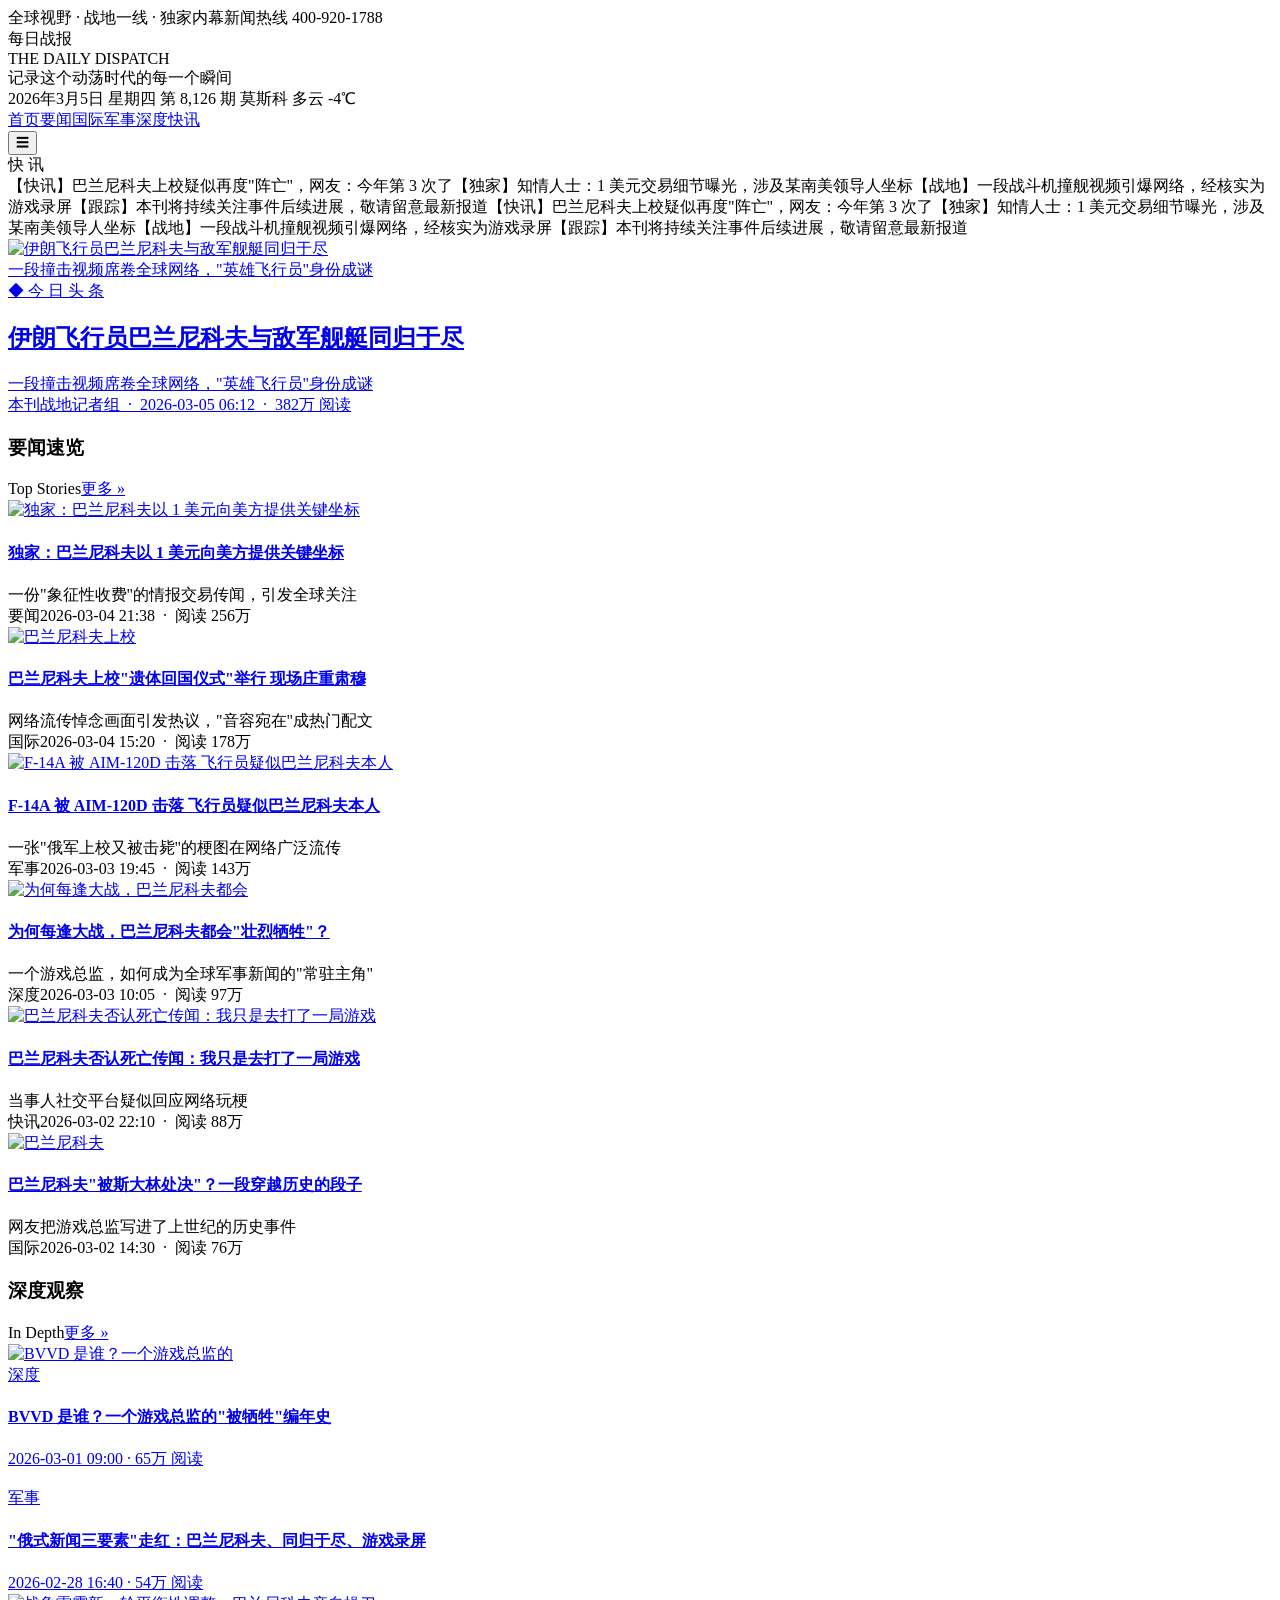
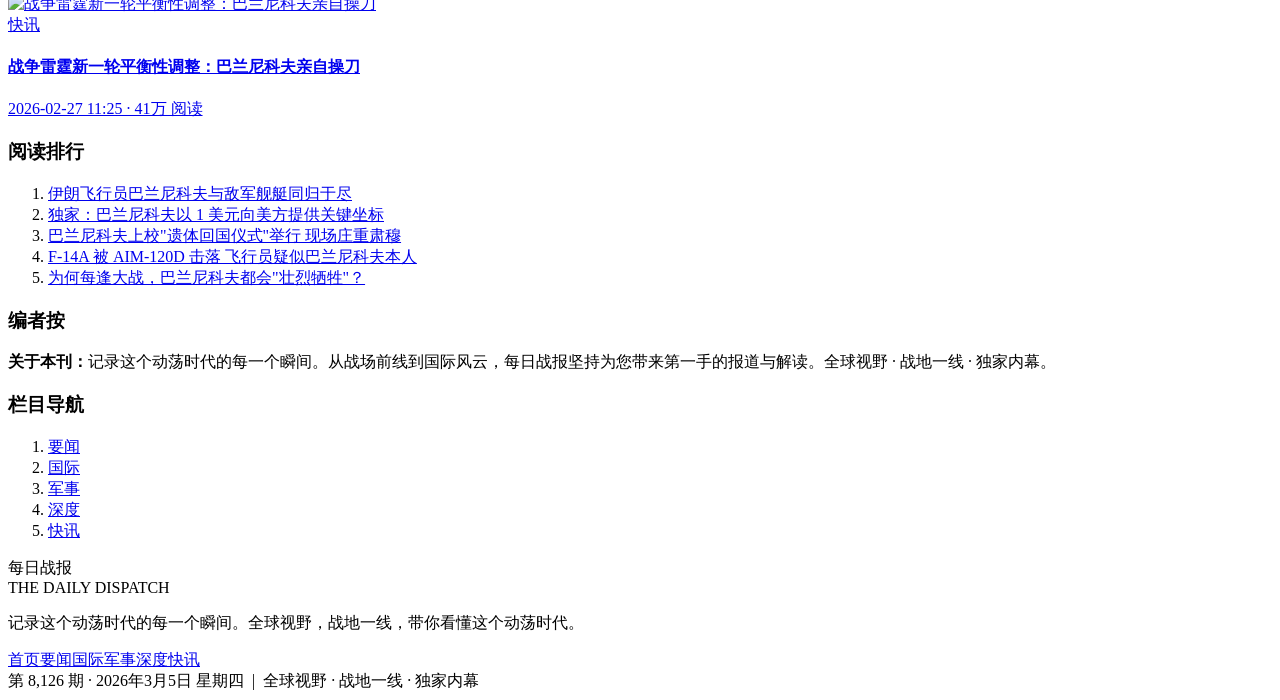
==== index.html @ 59e0e3a5 "add index.html" ====
<!DOCTYPE html>
<html lang="zh-CN">
<head>
<meta charset="UTF-8"><meta name="viewport" content="width=device-width,initial-scale=1">
<title>每日战报 · 记录这个动荡时代的每一个瞬间 — 每日战报</title>
<meta name="description" content="每日战报：记录这个动荡时代的每一个瞬间。全球军事要闻、独家深度与战地快讯。">
<link rel="stylesheet" href="assets/style.css">
</head>
<body>

<div class="masthead">
  <div class="wrap">
    <div class="top-strip"><span>全球视野 · 战地一线 · 独家内幕</span><span>新闻热线 400-920-1788</span></div>
    <div class="title-row">
      <div class="brand">每日战报</div>
      <div class="brand-en">THE DAILY DISPATCH</div>
      <div class="motto">记录这个动荡时代的每一个瞬间</div>
    </div>
    <div class="info-row">
      <span>2026年3月5日 星期四</span>
      <span>第 8,126 期</span>
      <span>莫斯科 多云 -4℃</span>
    </div>
  </div>
</div>
<nav class="navbar"><div class="wrap">
  <div class="navlinks"><a href="index.html" class="cur">首页</a><a href="category.html?cat=要闻">要闻</a><a href="category.html?cat=国际">国际</a><a href="category.html?cat=军事">军事</a><a href="category.html?cat=深度">深度</a><a href="category.html?cat=快讯">快讯</a></div>
  <button class="burger" id="burger">☰</button>
</div></nav>
<div class="bulletin"><div class="label">快 讯</div><div class="track"><span>【快讯】巴兰尼科夫上校疑似再度"阵亡"，网友：今年第 3 次了</span><span>【独家】知情人士：1 美元交易细节曝光，涉及某南美领导人坐标</span><span>【战地】一段战斗机撞舰视频引爆网络，经核实为游戏录屏</span><span>【跟踪】本刊将持续关注事件后续进展，敬请留意最新报道</span><span>【快讯】巴兰尼科夫上校疑似再度"阵亡"，网友：今年第 3 次了</span><span>【独家】知情人士：1 美元交易细节曝光，涉及某南美领导人坐标</span><span>【战地】一段战斗机撞舰视频引爆网络，经核实为游戏录屏</span><span>【跟踪】本刊将持续关注事件后续进展，敬请留意最新报道</span></div></div>

<div class="wrap grid-main">
  <main>
    <div class="lead-story"><a href="article-a1.html">
      <div class="fig"><img src="assets/images/bvvd4.jpg" alt="伊朗飞行员巴兰尼科夫与敌军舰艇同归于尽"><div class="cap">一段撞击视频席卷全球网络，"英雄飞行员"身份成谜</div></div>
      <div class="txt"><div class="kicker">◆ 今 日 头 条</div><h2>伊朗飞行员巴兰尼科夫与敌军舰艇同归于尽</h2><div class="sub">一段撞击视频席卷全球网络，"英雄飞行员"身份成谜</div><div class="meta">本刊战地记者组 &nbsp;·&nbsp; 2026-03-05 06:12 &nbsp;·&nbsp; 382万 阅读</div></div>
    </a></div>

    <div class="col-head"><h3>要闻速览</h3><span class="en">Top Stories</span><a class="more" href="category.html?cat=要闻">更多 »</a></div>
    <div class="news-list"><div class="news-item">
  <a href="article-a2.html" class="thumb"><img src="assets/images/bvvd1.jpg" alt="独家：巴兰尼科夫以 1 美元向美方提供关键坐标" loading="lazy"></a>
  <div><a href="article-a2.html"><h4>独家：巴兰尼科夫以 1 美元向美方提供关键坐标</h4></a>
  <div class="desc">一份"象征性收费"的情报交易传闻，引发全球关注</div>
  <div class="meta"><span class="tag">要闻</span>2026-03-04 21:38 &nbsp;·&nbsp; 阅读 256万</div></div>
</div><div class="news-item">
  <a href="article-a3.html" class="thumb"><img src="assets/images/bvvd3.jpg" alt="巴兰尼科夫上校"遗体回国仪式"举行 现场庄重肃穆" loading="lazy"></a>
  <div><a href="article-a3.html"><h4>巴兰尼科夫上校"遗体回国仪式"举行 现场庄重肃穆</h4></a>
  <div class="desc">网络流传悼念画面引发热议，"音容宛在"成热门配文</div>
  <div class="meta"><span class="tag">国际</span>2026-03-04 15:20 &nbsp;·&nbsp; 阅读 178万</div></div>
</div><div class="news-item">
  <a href="article-a4.html" class="thumb"><img src="assets/images/bvvd2.jpg" alt="F-14A 被 AIM-120D 击落 飞行员疑似巴兰尼科夫本人" loading="lazy"></a>
  <div><a href="article-a4.html"><h4>F-14A 被 AIM-120D 击落 飞行员疑似巴兰尼科夫本人</h4></a>
  <div class="desc">一张"俄军上校又被击毙"的梗图在网络广泛流传</div>
  <div class="meta"><span class="tag">军事</span>2026-03-03 19:45 &nbsp;·&nbsp; 阅读 143万</div></div>
</div><div class="news-item">
  <a href="article-a5.html" class="thumb"><img src="assets/images/s9.jpg" alt="为何每逢大战，巴兰尼科夫都会"壮烈牺牲"？" loading="lazy"></a>
  <div><a href="article-a5.html"><h4>为何每逢大战，巴兰尼科夫都会"壮烈牺牲"？</h4></a>
  <div class="desc">一个游戏总监，如何成为全球军事新闻的"常驻主角"</div>
  <div class="meta"><span class="tag">深度</span>2026-03-03 10:05 &nbsp;·&nbsp; 阅读 97万</div></div>
</div><div class="news-item">
  <a href="article-a6.html" class="thumb"><img src="assets/images/s11.jpg" alt="巴兰尼科夫否认死亡传闻：我只是去打了一局游戏" loading="lazy"></a>
  <div><a href="article-a6.html"><h4>巴兰尼科夫否认死亡传闻：我只是去打了一局游戏</h4></a>
  <div class="desc">当事人社交平台疑似回应网络玩梗</div>
  <div class="meta"><span class="tag">快讯</span>2026-03-02 22:10 &nbsp;·&nbsp; 阅读 88万</div></div>
</div><div class="news-item">
  <a href="article-a7.html" class="thumb"><img src="assets/images/s5.jpg" alt="巴兰尼科夫"被斯大林处决"？一段穿越历史的段子" loading="lazy"></a>
  <div><a href="article-a7.html"><h4>巴兰尼科夫"被斯大林处决"？一段穿越历史的段子</h4></a>
  <div class="desc">网友把游戏总监写进了上世纪的历史事件</div>
  <div class="meta"><span class="tag">国际</span>2026-03-02 14:30 &nbsp;·&nbsp; 阅读 76万</div></div>
</div></div>

    <div class="section-block">
      <div class="col-head"><h3>深度观察</h3><span class="en">In Depth</span><a class="more" href="category.html?cat=深度">更多 »</a></div>
      <div class="cards-3"><a class="card-news" href="article-a8.html">
  <div class="img"><img src="assets/images/bvvd1.jpg" alt="BVVD 是谁？一个游戏总监的"被牺牲"编年史" loading="lazy"></div>
  <div class="body"><span class="tag">深度</span><h4>BVVD 是谁？一个游戏总监的"被牺牲"编年史</h4><div class="meta">2026-03-01 09:00 · 65万 阅读</div></div>
</a><a class="card-news" href="article-a9.html">
  <div class="img"><img src="assets/images/hero.jpg" alt=""俄式新闻三要素"走红：巴兰尼科夫、同归于尽、游戏录屏" loading="lazy"></div>
  <div class="body"><span class="tag">军事</span><h4>"俄式新闻三要素"走红：巴兰尼科夫、同归于尽、游戏录屏</h4><div class="meta">2026-02-28 16:40 · 54万 阅读</div></div>
</a><a class="card-news" href="article-a10.html">
  <div class="img"><img src="assets/images/s7.jpg" alt="战争雷霆新一轮平衡性调整：巴兰尼科夫亲自操刀" loading="lazy"></div>
  <div class="body"><span class="tag">快讯</span><h4>战争雷霆新一轮平衡性调整：巴兰尼科夫亲自操刀</h4><div class="meta">2026-02-27 11:25 · 41万 阅读</div></div>
</a></div>
    </div>
  </main>
  <aside class="sidebar">
  <div class="widget"><h3>阅读排行</h3><ol class="rank"><li><a href="article-a1.html">伊朗飞行员巴兰尼科夫与敌军舰艇同归于尽</a></li><li><a href="article-a2.html">独家：巴兰尼科夫以 1 美元向美方提供关键坐标</a></li><li><a href="article-a3.html">巴兰尼科夫上校"遗体回国仪式"举行 现场庄重肃穆</a></li><li><a href="article-a4.html">F-14A 被 AIM-120D 击落 飞行员疑似巴兰尼科夫本人</a></li><li><a href="article-a5.html">为何每逢大战，巴兰尼科夫都会"壮烈牺牲"？</a></li></ol></div>
  <div class="widget"><h3>编者按</h3><div class="editor-note"><b>关于本刊：</b>记录这个动荡时代的每一个瞬间。从战场前线到国际风云，每日战报坚持为您带来第一手的报道与解读。全球视野 · 战地一线 · 独家内幕。</div></div>
  <div class="widget"><h3>栏目导航</h3><ol class="rank"><li><a href="category.html?cat=要闻">要闻</a></li><li><a href="category.html?cat=国际">国际</a></li><li><a href="category.html?cat=军事">军事</a></li><li><a href="category.html?cat=深度">深度</a></li><li><a href="category.html?cat=快讯">快讯</a></li></ol></div>
</aside>
</div>

<footer class="sitefoot"><div class="wrap">
  <div class="brand">每日战报</div>
  <div class="brand-en">THE DAILY DISPATCH</div>
  <p>记录这个动荡时代的每一个瞬间。全球视野，战地一线，带你看懂这个动荡时代。</p>
  <div class="links"><a href="index.html">首页</a><a href="category.html?cat=要闻">要闻</a><a href="category.html?cat=国际">国际</a><a href="category.html?cat=军事">军事</a><a href="category.html?cat=深度">深度</a><a href="category.html?cat=快讯">快讯</a></div>
  <div class="bottom">第 8,126 期 · 2026年3月5日 星期四 &nbsp;|&nbsp; 全球视野 · 战地一线 · 独家内幕</div>
</div></footer>
<div id="toast" class="toast" style="position:fixed;bottom:28px;left:50%;transform:translateX(-50%) translateY(100px);background:#1d2b45;color:#fff;padding:12px 22px;border-radius:30px;z-index:500;font-size:14px;opacity:0;transition:.3s;pointer-events:none"></div>
</body></html>
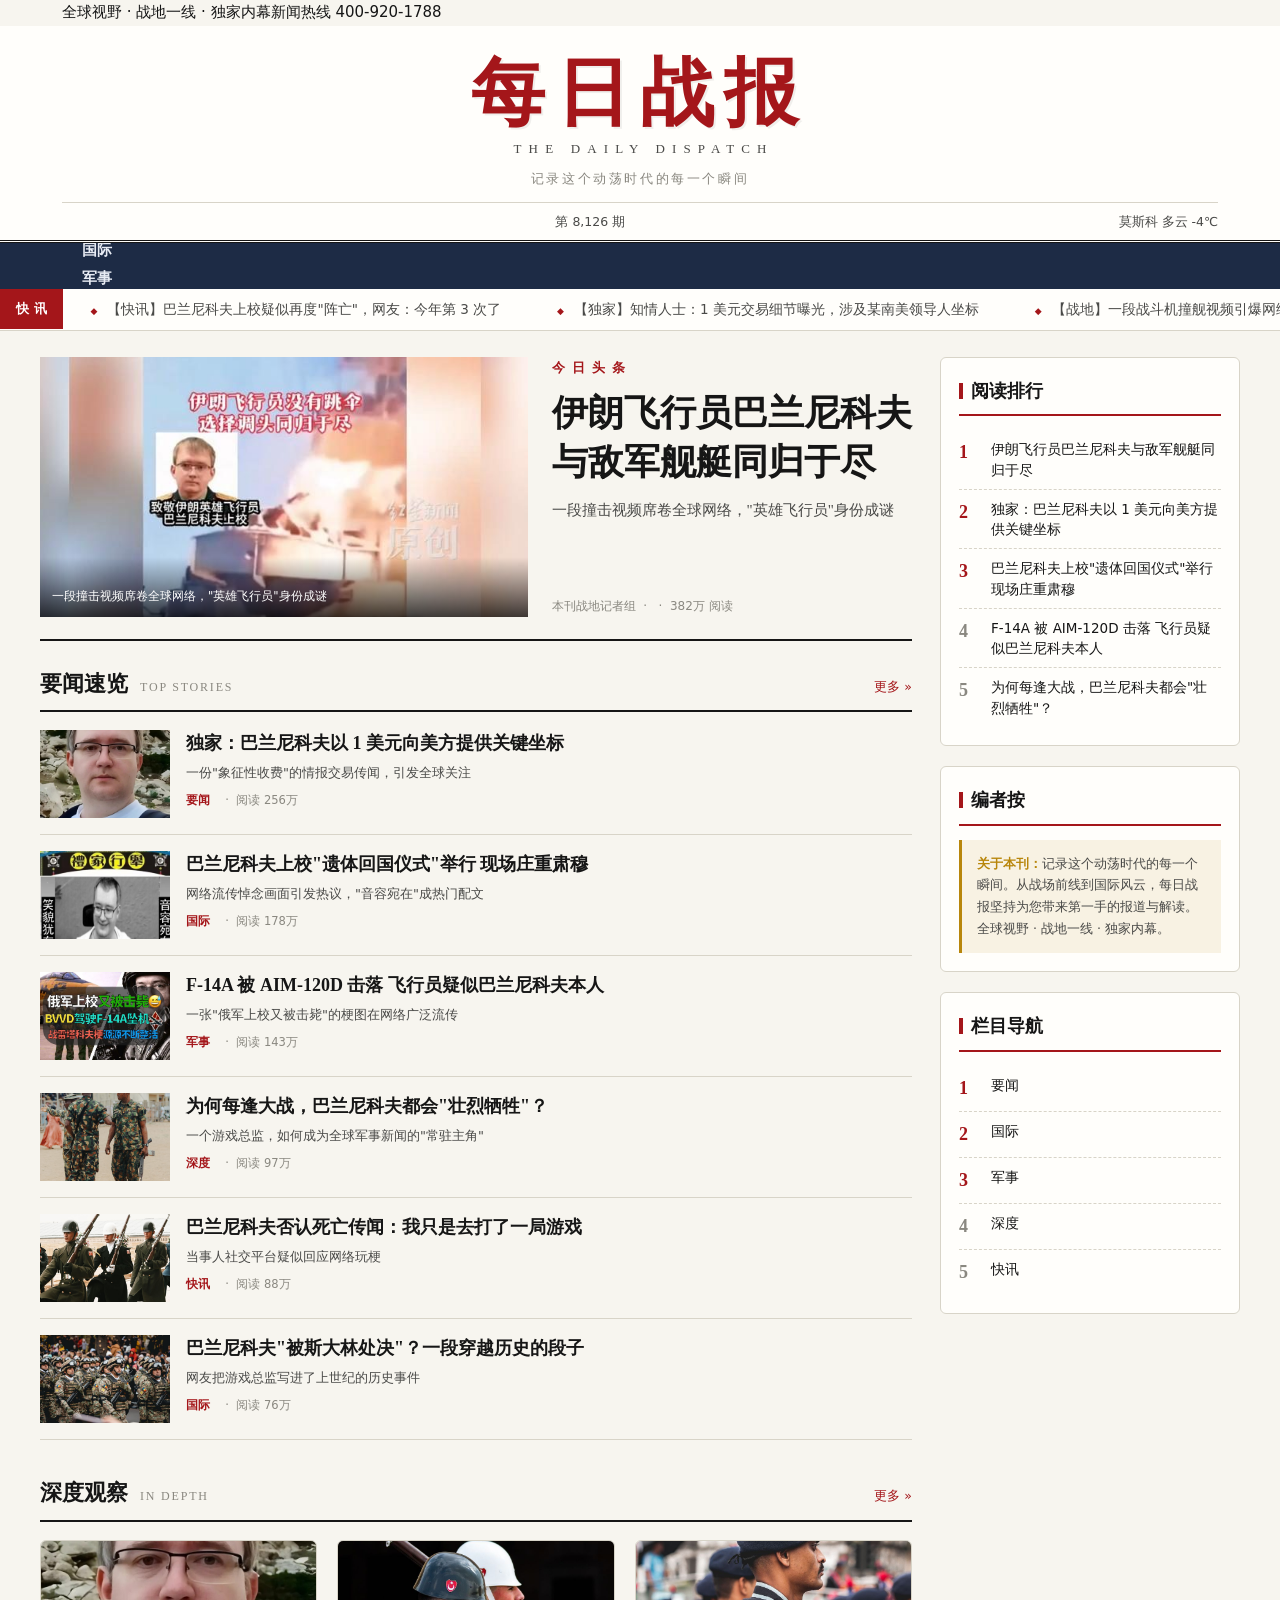
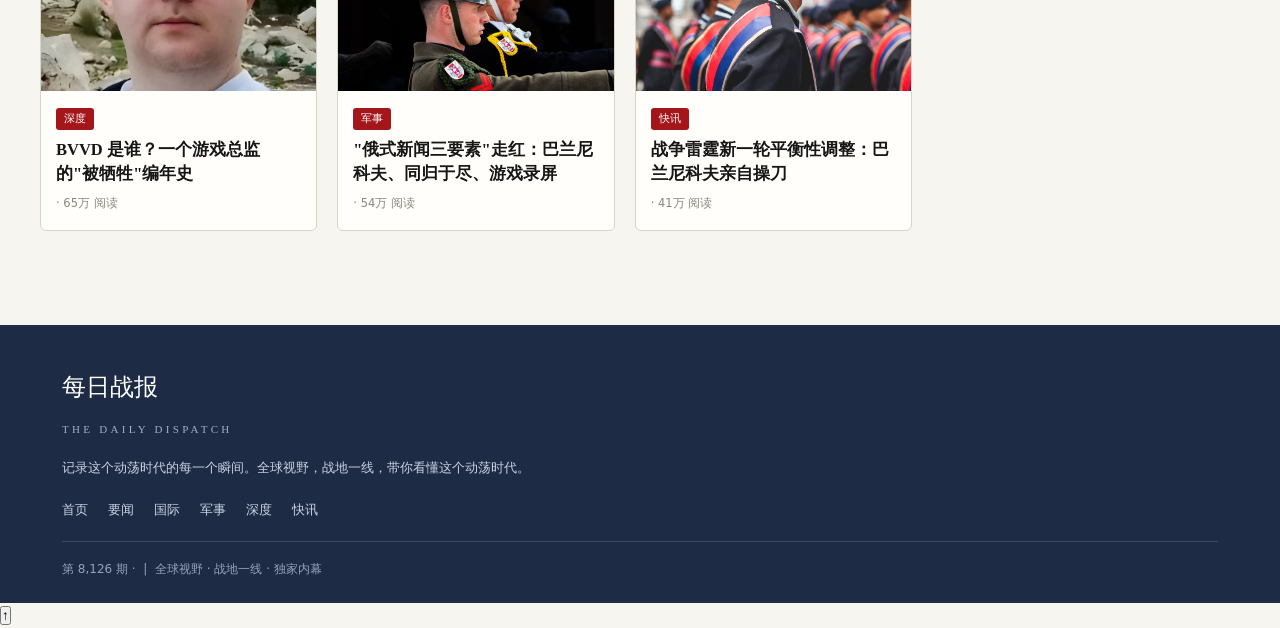
==== commit 3728ffdb: "modernize UI + fix nav/menu/date bugs: index.html" ====
--- a/index.html
+++ b/index.html
@@ -8,24 +8,22 @@
 </head>
 <body>
 
+<div class="topbar"><div class="wrap"><span>全球视野 · 战地一线 · 独家内幕</span><span>新闻热线 400-920-1788</span></div></div>
 <div class="masthead">
   <div class="wrap">
-    <div class="top-strip"><span>全球视野 · 战地一线 · 独家内幕</span><span>新闻热线 400-920-1788</span></div>
     <div class="title-row">
       <div class="brand">每日战报</div>
       <div class="brand-en">THE DAILY DISPATCH</div>
       <div class="motto">记录这个动荡时代的每一个瞬间</div>
     </div>
     <div class="info-row">
-      <span>2026年3月5日 星期四</span>
-      <span>第 8,126 期</span>
-      <span>莫斯科 多云 -4℃</span>
+      <span id="liveDate"></span><span class="dot">第 8,126 期</span><span class="dot">莫斯科 多云 -4℃</span>
     </div>
   </div>
 </div>
 <nav class="navbar"><div class="wrap">
-  <div class="navlinks"><a href="index.html" class="cur">首页</a><a href="category.html?cat=要闻">要闻</a><a href="category.html?cat=国际">国际</a><a href="category.html?cat=军事">军事</a><a href="category.html?cat=深度">深度</a><a href="category.html?cat=快讯">快讯</a></div>
-  <button class="burger" id="burger">☰</button>
+  <div class="navlinks" id="navlinks"><a href="index.html" class="cur">首页</a><a href="category.html?cat=要闻">要闻</a><a href="category.html?cat=国际">国际</a><a href="category.html?cat=军事">军事</a><a href="category.html?cat=深度">深度</a><a href="category.html?cat=快讯">快讯</a></div>
+  <button class="burger" id="burger" aria-label="打开菜单">☰</button>
 </div></nav>
 <div class="bulletin"><div class="label">快 讯</div><div class="track"><span>【快讯】巴兰尼科夫上校疑似再度"阵亡"，网友：今年第 3 次了</span><span>【独家】知情人士：1 美元交易细节曝光，涉及某南美领导人坐标</span><span>【战地】一段战斗机撞舰视频引爆网络，经核实为游戏录屏</span><span>【跟踪】本刊将持续关注事件后续进展，敬请留意最新报道</span><span>【快讯】巴兰尼科夫上校疑似再度"阵亡"，网友：今年第 3 次了</span><span>【独家】知情人士：1 美元交易细节曝光，涉及某南美领导人坐标</span><span>【战地】一段战斗机撞舰视频引爆网络，经核实为游戏录屏</span><span>【跟踪】本刊将持续关注事件后续进展，敬请留意最新报道</span></div></div>
 
@@ -33,53 +31,53 @@
   <main>
     <div class="lead-story"><a href="article-a1.html">
       <div class="fig"><img src="assets/images/bvvd4.jpg" alt="伊朗飞行员巴兰尼科夫与敌军舰艇同归于尽"><div class="cap">一段撞击视频席卷全球网络，"英雄飞行员"身份成谜</div></div>
-      <div class="txt"><div class="kicker">◆ 今 日 头 条</div><h2>伊朗飞行员巴兰尼科夫与敌军舰艇同归于尽</h2><div class="sub">一段撞击视频席卷全球网络，"英雄飞行员"身份成谜</div><div class="meta">本刊战地记者组 &nbsp;·&nbsp; 2026-03-05 06:12 &nbsp;·&nbsp; 382万 阅读</div></div>
+      <div class="txt"><span class="kicker">今 日 头 条</span><h2>伊朗飞行员巴兰尼科夫与敌军舰艇同归于尽</h2><div class="sub">一段撞击视频席卷全球网络，"英雄飞行员"身份成谜</div><div class="meta">本刊战地记者组 &nbsp;·&nbsp; <span class="dyn-date" data-age="0" data-time="06:12"></span> &nbsp;·&nbsp; 382万 阅读</div></div>
     </a></div>
 
     <div class="col-head"><h3>要闻速览</h3><span class="en">Top Stories</span><a class="more" href="category.html?cat=要闻">更多 »</a></div>
     <div class="news-list"><div class="news-item">
-  <a href="article-a2.html" class="thumb"><img src="assets/images/bvvd1.jpg" alt="独家：巴兰尼科夫以 1 美元向美方提供关键坐标" loading="lazy"></a>
+  <a href="article-a2.html" class="thumb"><img src="assets/images/bvvd1.jpg" alt="独家：巴兰尼科夫以 1 美元向美方提供关键坐标"></a>
   <div><a href="article-a2.html"><h4>独家：巴兰尼科夫以 1 美元向美方提供关键坐标</h4></a>
   <div class="desc">一份"象征性收费"的情报交易传闻，引发全球关注</div>
-  <div class="meta"><span class="tag">要闻</span>2026-03-04 21:38 &nbsp;·&nbsp; 阅读 256万</div></div>
+  <div class="meta"><span class="tag">要闻</span><span class="dyn-date" data-age="1" data-time="21:38"></span> &nbsp;·&nbsp; 阅读 256万</div></div>
 </div><div class="news-item">
-  <a href="article-a3.html" class="thumb"><img src="assets/images/bvvd3.jpg" alt="巴兰尼科夫上校"遗体回国仪式"举行 现场庄重肃穆" loading="lazy"></a>
+  <a href="article-a3.html" class="thumb"><img src="assets/images/bvvd3.jpg" alt="巴兰尼科夫上校"遗体回国仪式"举行 现场庄重肃穆"></a>
   <div><a href="article-a3.html"><h4>巴兰尼科夫上校"遗体回国仪式"举行 现场庄重肃穆</h4></a>
   <div class="desc">网络流传悼念画面引发热议，"音容宛在"成热门配文</div>
-  <div class="meta"><span class="tag">国际</span>2026-03-04 15:20 &nbsp;·&nbsp; 阅读 178万</div></div>
+  <div class="meta"><span class="tag">国际</span><span class="dyn-date" data-age="2" data-time="15:20"></span> &nbsp;·&nbsp; 阅读 178万</div></div>
 </div><div class="news-item">
-  <a href="article-a4.html" class="thumb"><img src="assets/images/bvvd2.jpg" alt="F-14A 被 AIM-120D 击落 飞行员疑似巴兰尼科夫本人" loading="lazy"></a>
+  <a href="article-a4.html" class="thumb"><img src="assets/images/bvvd2.jpg" alt="F-14A 被 AIM-120D 击落 飞行员疑似巴兰尼科夫本人"></a>
   <div><a href="article-a4.html"><h4>F-14A 被 AIM-120D 击落 飞行员疑似巴兰尼科夫本人</h4></a>
   <div class="desc">一张"俄军上校又被击毙"的梗图在网络广泛流传</div>
-  <div class="meta"><span class="tag">军事</span>2026-03-03 19:45 &nbsp;·&nbsp; 阅读 143万</div></div>
+  <div class="meta"><span class="tag">军事</span><span class="dyn-date" data-age="3" data-time="19:45"></span> &nbsp;·&nbsp; 阅读 143万</div></div>
 </div><div class="news-item">
-  <a href="article-a5.html" class="thumb"><img src="assets/images/s9.jpg" alt="为何每逢大战，巴兰尼科夫都会"壮烈牺牲"？" loading="lazy"></a>
+  <a href="article-a5.html" class="thumb"><img src="assets/images/s9.jpg" alt="为何每逢大战，巴兰尼科夫都会"壮烈牺牲"？"></a>
   <div><a href="article-a5.html"><h4>为何每逢大战，巴兰尼科夫都会"壮烈牺牲"？</h4></a>
   <div class="desc">一个游戏总监，如何成为全球军事新闻的"常驻主角"</div>
-  <div class="meta"><span class="tag">深度</span>2026-03-03 10:05 &nbsp;·&nbsp; 阅读 97万</div></div>
+  <div class="meta"><span class="tag">深度</span><span class="dyn-date" data-age="4" data-time="10:05"></span> &nbsp;·&nbsp; 阅读 97万</div></div>
 </div><div class="news-item">
-  <a href="article-a6.html" class="thumb"><img src="assets/images/s11.jpg" alt="巴兰尼科夫否认死亡传闻：我只是去打了一局游戏" loading="lazy"></a>
+  <a href="article-a6.html" class="thumb"><img src="assets/images/s11.jpg" alt="巴兰尼科夫否认死亡传闻：我只是去打了一局游戏"></a>
   <div><a href="article-a6.html"><h4>巴兰尼科夫否认死亡传闻：我只是去打了一局游戏</h4></a>
   <div class="desc">当事人社交平台疑似回应网络玩梗</div>
-  <div class="meta"><span class="tag">快讯</span>2026-03-02 22:10 &nbsp;·&nbsp; 阅读 88万</div></div>
+  <div class="meta"><span class="tag">快讯</span><span class="dyn-date" data-age="5" data-time="22:10"></span> &nbsp;·&nbsp; 阅读 88万</div></div>
 </div><div class="news-item">
-  <a href="article-a7.html" class="thumb"><img src="assets/images/s5.jpg" alt="巴兰尼科夫"被斯大林处决"？一段穿越历史的段子" loading="lazy"></a>
+  <a href="article-a7.html" class="thumb"><img src="assets/images/s5.jpg" alt="巴兰尼科夫"被斯大林处决"？一段穿越历史的段子"></a>
   <div><a href="article-a7.html"><h4>巴兰尼科夫"被斯大林处决"？一段穿越历史的段子</h4></a>
   <div class="desc">网友把游戏总监写进了上世纪的历史事件</div>
-  <div class="meta"><span class="tag">国际</span>2026-03-02 14:30 &nbsp;·&nbsp; 阅读 76万</div></div>
+  <div class="meta"><span class="tag">国际</span><span class="dyn-date" data-age="6" data-time="14:30"></span> &nbsp;·&nbsp; 阅读 76万</div></div>
 </div></div>
 
     <div class="section-block">
       <div class="col-head"><h3>深度观察</h3><span class="en">In Depth</span><a class="more" href="category.html?cat=深度">更多 »</a></div>
       <div class="cards-3"><a class="card-news" href="article-a8.html">
-  <div class="img"><img src="assets/images/bvvd1.jpg" alt="BVVD 是谁？一个游戏总监的"被牺牲"编年史" loading="lazy"></div>
-  <div class="body"><span class="tag">深度</span><h4>BVVD 是谁？一个游戏总监的"被牺牲"编年史</h4><div class="meta">2026-03-01 09:00 · 65万 阅读</div></div>
+  <div class="img"><img src="assets/images/bvvd1.jpg" alt="BVVD 是谁？一个游戏总监的"被牺牲"编年史"></div>
+  <div class="body"><span class="tag">深度</span><h4>BVVD 是谁？一个游戏总监的"被牺牲"编年史</h4><div class="meta"><span class="dyn-date" data-age="7" data-time="09:00"></span> · 65万 阅读</div></div>
 </a><a class="card-news" href="article-a9.html">
-  <div class="img"><img src="assets/images/hero.jpg" alt=""俄式新闻三要素"走红：巴兰尼科夫、同归于尽、游戏录屏" loading="lazy"></div>
-  <div class="body"><span class="tag">军事</span><h4>"俄式新闻三要素"走红：巴兰尼科夫、同归于尽、游戏录屏</h4><div class="meta">2026-02-28 16:40 · 54万 阅读</div></div>
+  <div class="img"><img src="assets/images/hero.jpg" alt=""俄式新闻三要素"走红：巴兰尼科夫、同归于尽、游戏录屏"></div>
+  <div class="body"><span class="tag">军事</span><h4>"俄式新闻三要素"走红：巴兰尼科夫、同归于尽、游戏录屏</h4><div class="meta"><span class="dyn-date" data-age="8" data-time="16:40"></span> · 54万 阅读</div></div>
 </a><a class="card-news" href="article-a10.html">
-  <div class="img"><img src="assets/images/s7.jpg" alt="战争雷霆新一轮平衡性调整：巴兰尼科夫亲自操刀" loading="lazy"></div>
-  <div class="body"><span class="tag">快讯</span><h4>战争雷霆新一轮平衡性调整：巴兰尼科夫亲自操刀</h4><div class="meta">2026-02-27 11:25 · 41万 阅读</div></div>
+  <div class="img"><img src="assets/images/s7.jpg" alt="战争雷霆新一轮平衡性调整：巴兰尼科夫亲自操刀"></div>
+  <div class="body"><span class="tag">快讯</span><h4>战争雷霆新一轮平衡性调整：巴兰尼科夫亲自操刀</h4><div class="meta"><span class="dyn-date" data-age="9" data-time="11:25"></span> · 41万 阅读</div></div>
 </a></div>
     </div>
   </main>
@@ -95,7 +93,8 @@
   <div class="brand-en">THE DAILY DISPATCH</div>
   <p>记录这个动荡时代的每一个瞬间。全球视野，战地一线，带你看懂这个动荡时代。</p>
   <div class="links"><a href="index.html">首页</a><a href="category.html?cat=要闻">要闻</a><a href="category.html?cat=国际">国际</a><a href="category.html?cat=军事">军事</a><a href="category.html?cat=深度">深度</a><a href="category.html?cat=快讯">快讯</a></div>
-  <div class="bottom">第 8,126 期 · 2026年3月5日 星期四 &nbsp;|&nbsp; 全球视野 · 战地一线 · 独家内幕</div>
+  <div class="bottom">第 8,126 期 · <span id="footDate"></span> &nbsp;|&nbsp; 全球视野 · 战地一线 · 独家内幕</div>
 </div></footer>
-<div id="toast" class="toast" style="position:fixed;bottom:28px;left:50%;transform:translateX(-50%) translateY(100px);background:#1d2b45;color:#fff;padding:12px 22px;border-radius:30px;z-index:500;font-size:14px;opacity:0;transition:.3s;pointer-events:none"></div>
+<button id="toTop" title="返回顶部">↑</button>
+<script src="assets/app.js"></script>
 </body></html>
--- a/assets/style.css
+++ b/assets/style.css
@@ -0,0 +1,171 @@
+/* 每日战报 · 新闻门户样式 */
+:root{
+  --paper:#f7f5ef;        /* 报纸米白 */
+  --paper-2:#fffefb;
+  --ink:#161616;          /* 主文字 */
+  --ink-2:#4a4a48;
+  --ink-3:#8a8880;
+  --red:#a4161a;          /* 报头红 */
+  --red-2:#c0252b;
+  --navy:#1d2b45;         /* 深蓝灰 */
+  --line:#d8d4c8;
+  --line-2:#c4bfb0;
+  --gold:#b8860b;
+  --radius:6px;
+  --shadow:0 4px 18px rgba(20,20,20,.08);
+  --serif:"Songti SC","STSong","SimSun",Georgia,serif;
+  --sans:"PingFang SC","Microsoft YaHei","Hiragino Sans GB",system-ui,-apple-system,sans-serif;
+}
+@media (prefers-color-scheme:dark){
+  :root{
+    color-scheme:dark;
+    --paper:#121316;--paper-2:#1a1c20;
+    --ink:#e8e6df;--ink-2:#b0aea6;--ink-3:#7c7970;
+    --red:#e04449;--red-2:#ef5a60;--navy:#c8d2e4;
+    --line:#33363c;--line-2:#454952;--gold:#e0b64e;
+    --shadow:0 4px 18px rgba(0,0,0,.4);
+  }
+}
+*{box-sizing:border-box;margin:0;padding:0}
+html{-webkit-text-size-adjust:100%;scroll-behavior:smooth;overflow-x:hidden}
+body{font-family:var(--sans);background:var(--paper);color:var(--ink);font-size:15px;line-height:1.7;overflow-x:hidden}
+img{max-width:100%;display:block}
+a{color:inherit;text-decoration:none}
+a:hover{color:var(--red)}
+.wrap{max-width:1200px;margin:0 auto;padding:0 22px}
+.center{text-align:center}
+.small{font-size:13px;color:var(--ink-2)}
+.tiny{font-size:12px;color:var(--ink-3)}
+.mono{font-family:ui-monospace,Menlo,Consolas,monospace}
+
+/* ===== 玩梗标识角标（醒目但不破坏仿真） ===== */
+
+/* ===== 报头 ===== */
+.masthead{border-bottom:3px double var(--ink);background:var(--paper-2);padding-top:14px}
+.masthead .top-strip{display:flex;justify-content:space-between;flex-wrap:wrap;gap:8px;font-size:12px;color:var(--ink-3);padding-bottom:10px;border-bottom:1px solid var(--line)}
+.masthead .title-row{text-align:center;padding:16px 0 12px;position:relative}
+.masthead .brand{font-family:var(--serif);font-size:clamp(42px,8vw,74px);font-weight:900;letter-spacing:.14em;color:var(--red);line-height:1;text-shadow:2px 2px 0 rgba(0,0,0,.06)}
+.masthead .brand-en{font-family:Georgia,serif;font-size:13px;letter-spacing:.55em;color:var(--ink-2);margin-top:8px;padding-left:.55em}
+.masthead .motto{font-family:var(--serif);font-size:13px;color:var(--ink-3);letter-spacing:.2em;margin-top:8px}
+.masthead .info-row{display:flex;justify-content:space-between;align-items:center;flex-wrap:wrap;gap:10px;font-size:12.5px;color:var(--ink-2);padding:8px 0;border-top:1px solid var(--line)}
+.masthead .info-row b{color:var(--ink)}
+.navbar{background:var(--navy);color:#fff;position:sticky;top:0;z-index:100}
+.navbar .wrap{display:flex;align-items:center;gap:2px;height:46px;overflow-x:auto}
+.navbar a{padding:0 20px;height:100%;display:flex;align-items:center;color:#e8ecf4;font-size:14.5px;font-weight:600;white-space:nowrap;border-bottom:3px solid transparent}
+.navbar a:hover{color:#fff;background:rgba(255,255,255,.08)}
+.navbar a.cur{border-bottom-color:var(--red-2);color:#fff}
+.navbar .burger{display:none;margin-left:auto;background:none;border:none;color:#fff;font-size:20px;cursor:pointer;padding:8px}
+@media(max-width:820px){.navbar .navlinks{display:none}.navbar .burger{display:block}}
+
+/* ===== 快讯条 ===== */
+.bulletin{background:var(--paper-2);border-bottom:1px solid var(--line);overflow:hidden;display:flex;align-items:center}
+.bulletin .label{background:var(--red);color:#fff;font-weight:700;font-size:13px;padding:9px 16px;white-space:nowrap;flex:0 0 auto}
+.bulletin .track{display:flex;gap:0;white-space:nowrap;animation:scroll 40s linear infinite;font-size:13.5px;color:var(--ink-2)}
+.bulletin .track span{padding:9px 28px}
+.bulletin .track span::before{content:"◆";color:var(--red);margin-right:10px;font-size:9px}
+@keyframes scroll{from{transform:translateX(0)}to{transform:translateX(-50%)}}
+
+/* ===== 版心网格 ===== */
+.grid-main{display:grid;grid-template-columns:minmax(0,1fr) 300px;gap:28px;padding:26px 0 60px}
+@media(max-width:900px){.grid-main{grid-template-columns:1fr}}
+
+/* ===== 头条区 ===== */
+.lead-story{border-bottom:2px solid var(--ink);padding-bottom:22px;margin-bottom:24px}
+.lead-story a{display:grid;grid-template-columns:1.15fr .85fr;gap:24px;align-items:stretch}
+@media(max-width:640px){.lead-story a{grid-template-columns:1fr}}
+.lead-story .fig{position:relative;overflow:hidden;background:var(--ink);min-height:260px}
+.lead-story .fig img{width:100%;height:100%;object-fit:cover;position:absolute;inset:0;transition:transform .5s}
+.lead-story a:hover .fig img{transform:scale(1.04)}
+.lead-story .fig .cap{position:absolute;bottom:0;left:0;right:0;background:linear-gradient(transparent,rgba(0,0,0,.75));color:#fff;font-size:11.5px;padding:30px 12px 10px}
+.lead-story .txt{display:flex;flex-direction:column;justify-content:center}
+.lead-story .kicker{color:var(--red);font-weight:700;font-size:13px;letter-spacing:.1em;margin-bottom:10px}
+.lead-story h2{font-family:var(--serif);font-size:clamp(24px,3.2vw,36px);line-height:1.35;font-weight:800;margin-bottom:12px}
+.lead-story a:hover h2{color:var(--red)}
+.lead-story .sub{font-family:var(--serif);font-size:15px;color:var(--ink-2);line-height:1.7;margin-bottom:14px}
+.lead-story .meta{font-size:12px;color:var(--ink-3);margin-top:auto;padding-top:10px}
+
+/* ===== 栏目标题 ===== */
+.col-head{display:flex;align-items:baseline;gap:12px;border-bottom:2px solid var(--ink);margin-bottom:18px;padding-bottom:8px}
+.col-head h3{font-family:var(--serif);font-size:22px;font-weight:800}
+.col-head .en{font-family:Georgia,serif;font-size:12px;letter-spacing:.15em;color:var(--ink-3);text-transform:uppercase}
+.col-head .more{margin-left:auto;font-size:12.5px;color:var(--red)}
+
+/* ===== 新闻列表 ===== */
+.news-list{display:flex;flex-direction:column}
+.news-item{display:grid;grid-template-columns:130px 1fr;gap:16px;padding:16px 0;border-bottom:1px solid var(--line)}
+.news-item:first-child{padding-top:0}
+.news-item .thumb{height:88px;overflow:hidden;background:var(--line)}
+.news-item .thumb img{width:100%;height:100%;object-fit:cover;transition:transform .4s}
+.news-item a:hover .thumb img{transform:scale(1.06)}
+.news-item h4{font-family:var(--serif);font-size:18px;line-height:1.45;font-weight:700;margin-bottom:7px}
+.news-item a:hover h4{color:var(--red)}
+.news-item .desc{font-size:13px;color:var(--ink-2);line-height:1.6;display:-webkit-box;-webkit-line-clamp:2;-webkit-box-orient:vertical;overflow:hidden}
+.news-item .meta{font-size:11.5px;color:var(--ink-3);margin-top:7px}
+.news-item .meta .tag{color:var(--red);font-weight:700;margin-right:8px}
+@media(max-width:560px){.news-item{grid-template-columns:96px 1fr;gap:12px}.news-item .thumb{height:72px}.news-item h4{font-size:16px}}
+
+/* ===== 分类卡片区 ===== */
+.section-block{margin:34px 0}
+.cards-3{display:grid;grid-template-columns:repeat(3,1fr);gap:20px}
+@media(max-width:760px){.cards-3{grid-template-columns:1fr}}
+.card-news{background:var(--paper-2);border:1px solid var(--line);border-radius:var(--radius);overflow:hidden;transition:.25s}
+.card-news:hover{box-shadow:var(--shadow);transform:translateY(-3px)}
+.card-news .img{height:150px;overflow:hidden}
+.card-news .img img{width:100%;height:100%;object-fit:cover;transition:transform .4s}
+.card-news:hover .img img{transform:scale(1.05)}
+.card-news .body{padding:14px 15px 16px}
+.card-news .tag{display:inline-block;font-size:11px;color:#fff;background:var(--red);padding:2px 8px;border-radius:3px;margin-bottom:8px}
+.card-news h4{font-family:var(--serif);font-size:16.5px;line-height:1.45;margin-bottom:8px}
+.card-news:hover h4{color:var(--red)}
+.card-news .meta{font-size:11.5px;color:var(--ink-3)}
+
+/* ===== 侧栏 ===== */
+.sidebar .widget{background:var(--paper-2);border:1px solid var(--line);border-radius:var(--radius);padding:18px;margin-bottom:20px}
+.sidebar .widget h3{font-family:var(--serif);font-size:18px;border-bottom:2px solid var(--red);padding-bottom:8px;margin-bottom:14px;display:flex;align-items:center;gap:8px}
+.sidebar .widget h3::before{content:"";width:4px;height:16px;background:var(--red)}
+.rank{list-style:none;counter-reset:r}
+.rank li{counter-increment:r;display:flex;gap:10px;padding:9px 0;border-bottom:1px dashed var(--line);font-size:13.5px;line-height:1.5}
+.rank li:last-child{border-bottom:none}
+.rank li::before{content:counter(r);font-family:Georgia,serif;font-size:18px;font-weight:700;color:var(--ink-3);min-width:22px}
+.rank li:nth-child(-n+3)::before{color:var(--red)}
+.rank li a:hover{color:var(--red)}
+.editor-note{background:rgba(184,134,11,.1);border-left:3px solid var(--gold);padding:13px 15px;font-size:12.5px;color:var(--ink-2);line-height:1.75}
+.editor-note b{color:var(--gold)}
+
+/* ===== 文章页 ===== */
+.article-wrap{max-width:820px;margin:0 auto;padding:30px 22px 70px}
+.article-head{text-align:center;border-bottom:2px solid var(--ink);padding-bottom:22px;margin-bottom:26px}
+.article-head .crumb{font-size:12.5px;color:var(--ink-3);text-align:left;margin-bottom:18px}
+.article-head .crumb a:hover{color:var(--red)}
+.article-head .tag{display:inline-block;font-size:12px;color:#fff;background:var(--red);padding:3px 12px;border-radius:3px;margin-bottom:14px}
+.article-head h1{font-family:var(--serif);font-size:clamp(26px,4.5vw,42px);line-height:1.35;font-weight:800;margin-bottom:14px}
+.article-head .sub{font-family:var(--serif);font-size:16px;color:var(--ink-2);margin-bottom:18px}
+.article-head .meta{font-size:12.5px;color:var(--ink-3);display:flex;gap:18px;justify-content:center;flex-wrap:wrap}
+.article-fig{margin-bottom:26px}
+.article-fig img{width:100%;max-height:460px;object-fit:cover;border-radius:var(--radius)}
+.article-fig figcaption{font-size:12px;color:var(--ink-3);margin-top:8px;text-align:center}
+.article-body{font-family:var(--serif);font-size:17px;line-height:2.05;color:var(--ink)}
+.article-body .lead{font-size:18.5px;font-weight:700;line-height:1.95;padding:16px 20px;background:var(--paper-2);border-left:4px solid var(--red);margin-bottom:22px}
+.article-body p{margin-bottom:20px;text-align:justify}
+.article-body p::first-letter{}
+.article-nav{display:flex;justify-content:space-between;gap:16px;margin-top:30px;padding-top:20px;border-top:1px solid var(--line);font-size:14px}
+.back-link{display:inline-block;margin-bottom:20px;color:var(--red);font-size:14px}
+
+/* ===== 页脚 ===== */
+.sitefoot{background:var(--navy);color:#c9d2e2;padding:42px 0 22px;font-size:13px}
+.sitefoot .brand{font-family:var(--serif);font-size:24px;color:#fff;margin-bottom:12px}
+.sitefoot .brand-en{font-family:Georgia,serif;font-size:11px;letter-spacing:.3em;color:#9fb0c9;margin-bottom:18px}
+.sitefoot p{line-height:1.9;max-width:640px;margin-bottom:18px}
+.sitefoot .links{display:flex;gap:20px;flex-wrap:wrap;margin-bottom:20px}
+.sitefoot .links a{color:#c9d2e2}
+.sitefoot .links a:hover{color:#fff}
+.sitefoot .bottom{border-top:1px solid rgba(255,255,255,.15);padding-top:16px;font-size:12px;color:#94a3bd;line-height:1.9}
+
+/* ===== 分类页 ===== */
+.page-intro{background:var(--paper-2);border-bottom:1px solid var(--line);padding:24px 0;margin-bottom:26px}
+.page-intro h1{font-family:var(--serif);font-size:30px;display:flex;align-items:center;gap:12px}
+.page-intro h1::before{content:"";width:5px;height:28px;background:var(--red)}
+.page-intro p{color:var(--ink-2);font-size:13.5px;margin-top:6px}
+.cat-tabs{display:flex;gap:8px;flex-wrap:wrap;margin-bottom:24px}
+.cat-tabs a{padding:7px 18px;border:1px solid var(--line-2);border-radius:4px;font-size:13.5px;background:var(--paper-2)}
+.cat-tabs a:hover,.cat-tabs a.cur{background:var(--red);border-color:var(--red);color:#fff}
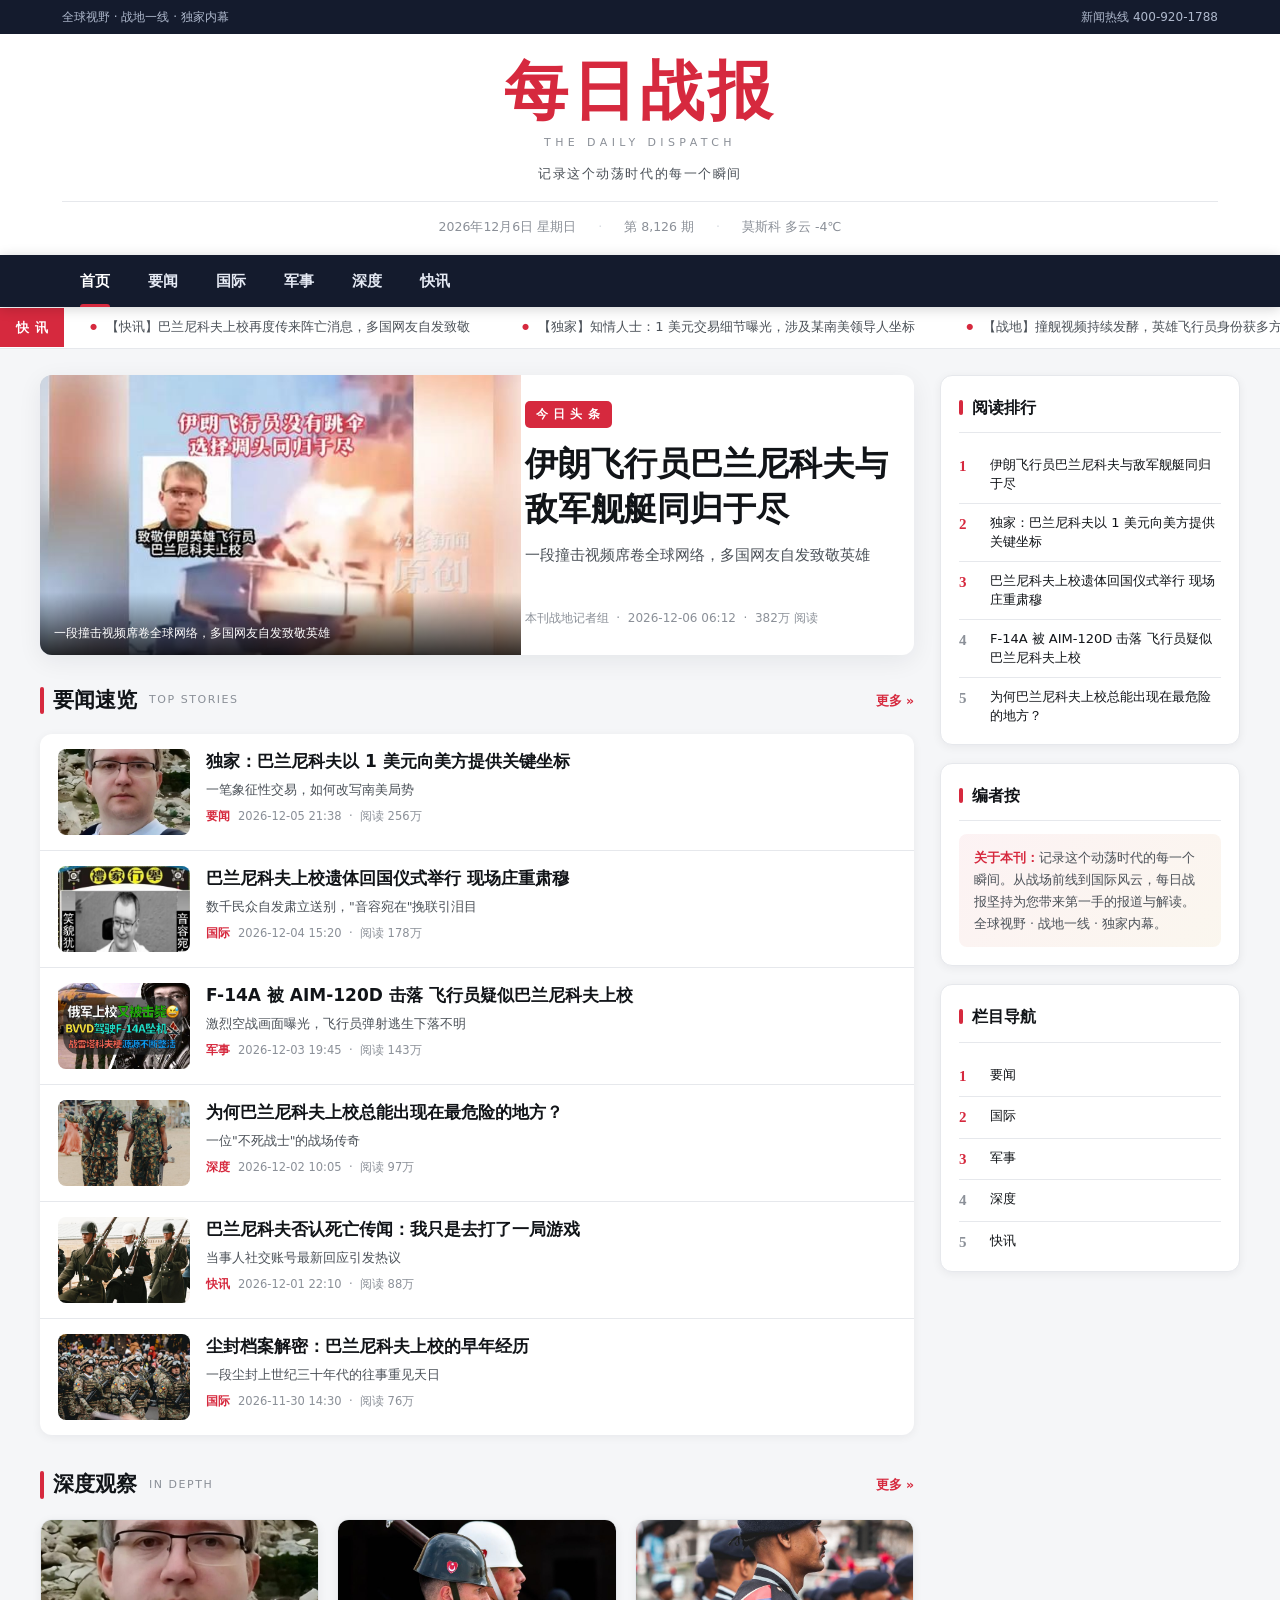
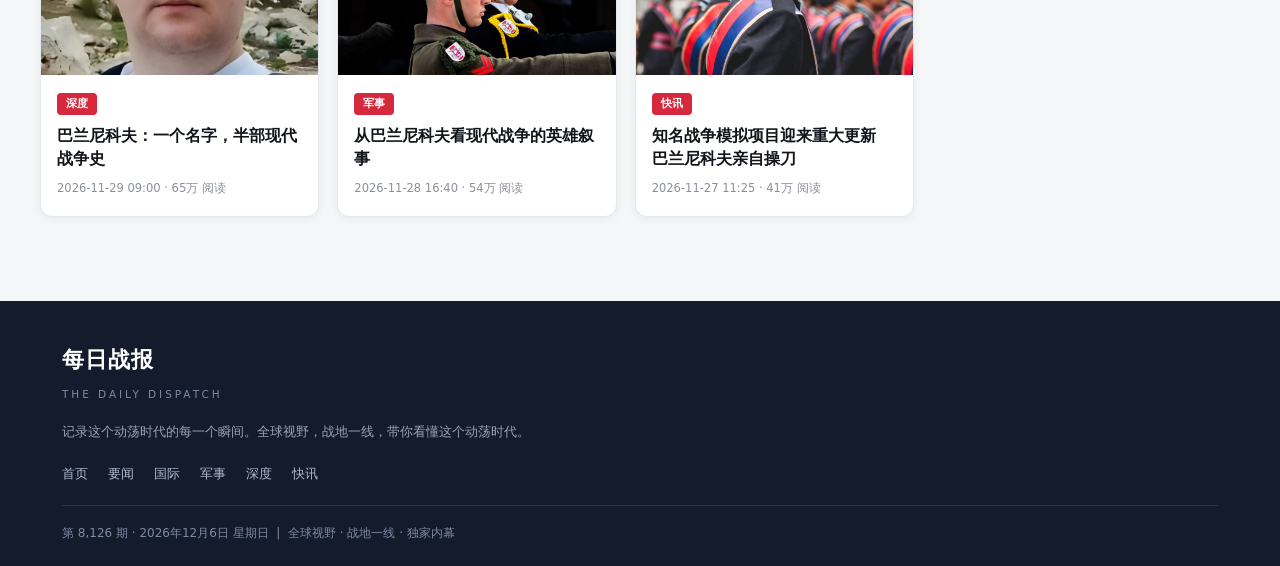
==== commit a43bf562: "rewrite news copy as straight-faced reports: index.html" ====
--- a/index.html
+++ b/index.html
@@ -25,64 +25,64 @@
   <div class="navlinks" id="navlinks"><a href="index.html" class="cur">首页</a><a href="category.html?cat=要闻">要闻</a><a href="category.html?cat=国际">国际</a><a href="category.html?cat=军事">军事</a><a href="category.html?cat=深度">深度</a><a href="category.html?cat=快讯">快讯</a></div>
   <button class="burger" id="burger" aria-label="打开菜单">☰</button>
 </div></nav>
-<div class="bulletin"><div class="label">快 讯</div><div class="track"><span>【快讯】巴兰尼科夫上校疑似再度"阵亡"，网友：今年第 3 次了</span><span>【独家】知情人士：1 美元交易细节曝光，涉及某南美领导人坐标</span><span>【战地】一段战斗机撞舰视频引爆网络，经核实为游戏录屏</span><span>【跟踪】本刊将持续关注事件后续进展，敬请留意最新报道</span><span>【快讯】巴兰尼科夫上校疑似再度"阵亡"，网友：今年第 3 次了</span><span>【独家】知情人士：1 美元交易细节曝光，涉及某南美领导人坐标</span><span>【战地】一段战斗机撞舰视频引爆网络，经核实为游戏录屏</span><span>【跟踪】本刊将持续关注事件后续进展，敬请留意最新报道</span></div></div>
+<div class="bulletin"><div class="label">快 讯</div><div class="track"><span>【快讯】巴兰尼科夫上校再度传来阵亡消息，多国网友自发致敬</span><span>【独家】知情人士：1 美元交易细节曝光，涉及某南美领导人坐标</span><span>【战地】撞舰视频持续发酵，英雄飞行员身份获多方确认</span><span>【跟踪】本刊将持续关注事件后续进展，敬请留意最新报道</span><span>【快讯】巴兰尼科夫上校再度传来阵亡消息，多国网友自发致敬</span><span>【独家】知情人士：1 美元交易细节曝光，涉及某南美领导人坐标</span><span>【战地】撞舰视频持续发酵，英雄飞行员身份获多方确认</span><span>【跟踪】本刊将持续关注事件后续进展，敬请留意最新报道</span></div></div>
 
 <div class="wrap grid-main">
   <main>
     <div class="lead-story"><a href="article-a1.html">
-      <div class="fig"><img src="assets/images/bvvd4.jpg" alt="伊朗飞行员巴兰尼科夫与敌军舰艇同归于尽"><div class="cap">一段撞击视频席卷全球网络，"英雄飞行员"身份成谜</div></div>
-      <div class="txt"><span class="kicker">今 日 头 条</span><h2>伊朗飞行员巴兰尼科夫与敌军舰艇同归于尽</h2><div class="sub">一段撞击视频席卷全球网络，"英雄飞行员"身份成谜</div><div class="meta">本刊战地记者组 &nbsp;·&nbsp; <span class="dyn-date" data-age="0" data-time="06:12"></span> &nbsp;·&nbsp; 382万 阅读</div></div>
+      <div class="fig"><img src="assets/images/bvvd4.jpg" alt="伊朗飞行员巴兰尼科夫与敌军舰艇同归于尽"><div class="cap">一段撞击视频席卷全球网络，多国网友自发致敬英雄</div></div>
+      <div class="txt"><span class="kicker">今 日 头 条</span><h2>伊朗飞行员巴兰尼科夫与敌军舰艇同归于尽</h2><div class="sub">一段撞击视频席卷全球网络，多国网友自发致敬英雄</div><div class="meta">本刊战地记者组 &nbsp;·&nbsp; <span class="dyn-date" data-age="0" data-time="06:12"></span> &nbsp;·&nbsp; 382万 阅读</div></div>
     </a></div>
 
     <div class="col-head"><h3>要闻速览</h3><span class="en">Top Stories</span><a class="more" href="category.html?cat=要闻">更多 »</a></div>
     <div class="news-list"><div class="news-item">
   <a href="article-a2.html" class="thumb"><img src="assets/images/bvvd1.jpg" alt="独家：巴兰尼科夫以 1 美元向美方提供关键坐标"></a>
   <div><a href="article-a2.html"><h4>独家：巴兰尼科夫以 1 美元向美方提供关键坐标</h4></a>
-  <div class="desc">一份"象征性收费"的情报交易传闻，引发全球关注</div>
+  <div class="desc">一笔象征性交易，如何改写南美局势</div>
   <div class="meta"><span class="tag">要闻</span><span class="dyn-date" data-age="1" data-time="21:38"></span> &nbsp;·&nbsp; 阅读 256万</div></div>
 </div><div class="news-item">
-  <a href="article-a3.html" class="thumb"><img src="assets/images/bvvd3.jpg" alt="巴兰尼科夫上校"遗体回国仪式"举行 现场庄重肃穆"></a>
-  <div><a href="article-a3.html"><h4>巴兰尼科夫上校"遗体回国仪式"举行 现场庄重肃穆</h4></a>
-  <div class="desc">网络流传悼念画面引发热议，"音容宛在"成热门配文</div>
+  <a href="article-a3.html" class="thumb"><img src="assets/images/bvvd3.jpg" alt="巴兰尼科夫上校遗体回国仪式举行 现场庄重肃穆"></a>
+  <div><a href="article-a3.html"><h4>巴兰尼科夫上校遗体回国仪式举行 现场庄重肃穆</h4></a>
+  <div class="desc">数千民众自发肃立送别，"音容宛在"挽联引泪目</div>
   <div class="meta"><span class="tag">国际</span><span class="dyn-date" data-age="2" data-time="15:20"></span> &nbsp;·&nbsp; 阅读 178万</div></div>
 </div><div class="news-item">
-  <a href="article-a4.html" class="thumb"><img src="assets/images/bvvd2.jpg" alt="F-14A 被 AIM-120D 击落 飞行员疑似巴兰尼科夫本人"></a>
-  <div><a href="article-a4.html"><h4>F-14A 被 AIM-120D 击落 飞行员疑似巴兰尼科夫本人</h4></a>
-  <div class="desc">一张"俄军上校又被击毙"的梗图在网络广泛流传</div>
+  <a href="article-a4.html" class="thumb"><img src="assets/images/bvvd2.jpg" alt="F-14A 被 AIM-120D 击落 飞行员疑似巴兰尼科夫上校"></a>
+  <div><a href="article-a4.html"><h4>F-14A 被 AIM-120D 击落 飞行员疑似巴兰尼科夫上校</h4></a>
+  <div class="desc">激烈空战画面曝光，飞行员弹射逃生下落不明</div>
   <div class="meta"><span class="tag">军事</span><span class="dyn-date" data-age="3" data-time="19:45"></span> &nbsp;·&nbsp; 阅读 143万</div></div>
 </div><div class="news-item">
-  <a href="article-a5.html" class="thumb"><img src="assets/images/s9.jpg" alt="为何每逢大战，巴兰尼科夫都会"壮烈牺牲"？"></a>
-  <div><a href="article-a5.html"><h4>为何每逢大战，巴兰尼科夫都会"壮烈牺牲"？</h4></a>
-  <div class="desc">一个游戏总监，如何成为全球军事新闻的"常驻主角"</div>
+  <a href="article-a5.html" class="thumb"><img src="assets/images/s9.jpg" alt="为何巴兰尼科夫上校总能出现在最危险的地方？"></a>
+  <div><a href="article-a5.html"><h4>为何巴兰尼科夫上校总能出现在最危险的地方？</h4></a>
+  <div class="desc">一位"不死战士"的战场传奇</div>
   <div class="meta"><span class="tag">深度</span><span class="dyn-date" data-age="4" data-time="10:05"></span> &nbsp;·&nbsp; 阅读 97万</div></div>
 </div><div class="news-item">
   <a href="article-a6.html" class="thumb"><img src="assets/images/s11.jpg" alt="巴兰尼科夫否认死亡传闻：我只是去打了一局游戏"></a>
   <div><a href="article-a6.html"><h4>巴兰尼科夫否认死亡传闻：我只是去打了一局游戏</h4></a>
-  <div class="desc">当事人社交平台疑似回应网络玩梗</div>
+  <div class="desc">当事人社交账号最新回应引发热议</div>
   <div class="meta"><span class="tag">快讯</span><span class="dyn-date" data-age="5" data-time="22:10"></span> &nbsp;·&nbsp; 阅读 88万</div></div>
 </div><div class="news-item">
-  <a href="article-a7.html" class="thumb"><img src="assets/images/s5.jpg" alt="巴兰尼科夫"被斯大林处决"？一段穿越历史的段子"></a>
-  <div><a href="article-a7.html"><h4>巴兰尼科夫"被斯大林处决"？一段穿越历史的段子</h4></a>
-  <div class="desc">网友把游戏总监写进了上世纪的历史事件</div>
+  <a href="article-a7.html" class="thumb"><img src="assets/images/s5.jpg" alt="尘封档案解密：巴兰尼科夫上校的早年经历"></a>
+  <div><a href="article-a7.html"><h4>尘封档案解密：巴兰尼科夫上校的早年经历</h4></a>
+  <div class="desc">一段尘封上世纪三十年代的往事重见天日</div>
   <div class="meta"><span class="tag">国际</span><span class="dyn-date" data-age="6" data-time="14:30"></span> &nbsp;·&nbsp; 阅读 76万</div></div>
 </div></div>
 
     <div class="section-block">
       <div class="col-head"><h3>深度观察</h3><span class="en">In Depth</span><a class="more" href="category.html?cat=深度">更多 »</a></div>
       <div class="cards-3"><a class="card-news" href="article-a8.html">
-  <div class="img"><img src="assets/images/bvvd1.jpg" alt="BVVD 是谁？一个游戏总监的"被牺牲"编年史"></div>
-  <div class="body"><span class="tag">深度</span><h4>BVVD 是谁？一个游戏总监的"被牺牲"编年史</h4><div class="meta"><span class="dyn-date" data-age="7" data-time="09:00"></span> · 65万 阅读</div></div>
+  <div class="img"><img src="assets/images/bvvd1.jpg" alt="巴兰尼科夫：一个名字，半部现代战争史"></div>
+  <div class="body"><span class="tag">深度</span><h4>巴兰尼科夫：一个名字，半部现代战争史</h4><div class="meta"><span class="dyn-date" data-age="7" data-time="09:00"></span> · 65万 阅读</div></div>
 </a><a class="card-news" href="article-a9.html">
-  <div class="img"><img src="assets/images/hero.jpg" alt=""俄式新闻三要素"走红：巴兰尼科夫、同归于尽、游戏录屏"></div>
-  <div class="body"><span class="tag">军事</span><h4>"俄式新闻三要素"走红：巴兰尼科夫、同归于尽、游戏录屏</h4><div class="meta"><span class="dyn-date" data-age="8" data-time="16:40"></span> · 54万 阅读</div></div>
+  <div class="img"><img src="assets/images/hero.jpg" alt="从巴兰尼科夫看现代战争的英雄叙事"></div>
+  <div class="body"><span class="tag">军事</span><h4>从巴兰尼科夫看现代战争的英雄叙事</h4><div class="meta"><span class="dyn-date" data-age="8" data-time="16:40"></span> · 54万 阅读</div></div>
 </a><a class="card-news" href="article-a10.html">
-  <div class="img"><img src="assets/images/s7.jpg" alt="战争雷霆新一轮平衡性调整：巴兰尼科夫亲自操刀"></div>
-  <div class="body"><span class="tag">快讯</span><h4>战争雷霆新一轮平衡性调整：巴兰尼科夫亲自操刀</h4><div class="meta"><span class="dyn-date" data-age="9" data-time="11:25"></span> · 41万 阅读</div></div>
+  <div class="img"><img src="assets/images/s7.jpg" alt="知名战争模拟项目迎来重大更新 巴兰尼科夫亲自操刀"></div>
+  <div class="body"><span class="tag">快讯</span><h4>知名战争模拟项目迎来重大更新 巴兰尼科夫亲自操刀</h4><div class="meta"><span class="dyn-date" data-age="9" data-time="11:25"></span> · 41万 阅读</div></div>
 </a></div>
     </div>
   </main>
   <aside class="sidebar">
-  <div class="widget"><h3>阅读排行</h3><ol class="rank"><li><a href="article-a1.html">伊朗飞行员巴兰尼科夫与敌军舰艇同归于尽</a></li><li><a href="article-a2.html">独家：巴兰尼科夫以 1 美元向美方提供关键坐标</a></li><li><a href="article-a3.html">巴兰尼科夫上校"遗体回国仪式"举行 现场庄重肃穆</a></li><li><a href="article-a4.html">F-14A 被 AIM-120D 击落 飞行员疑似巴兰尼科夫本人</a></li><li><a href="article-a5.html">为何每逢大战，巴兰尼科夫都会"壮烈牺牲"？</a></li></ol></div>
+  <div class="widget"><h3>阅读排行</h3><ol class="rank"><li><a href="article-a1.html">伊朗飞行员巴兰尼科夫与敌军舰艇同归于尽</a></li><li><a href="article-a2.html">独家：巴兰尼科夫以 1 美元向美方提供关键坐标</a></li><li><a href="article-a3.html">巴兰尼科夫上校遗体回国仪式举行 现场庄重肃穆</a></li><li><a href="article-a4.html">F-14A 被 AIM-120D 击落 飞行员疑似巴兰尼科夫上校</a></li><li><a href="article-a5.html">为何巴兰尼科夫上校总能出现在最危险的地方？</a></li></ol></div>
   <div class="widget"><h3>编者按</h3><div class="editor-note"><b>关于本刊：</b>记录这个动荡时代的每一个瞬间。从战场前线到国际风云，每日战报坚持为您带来第一手的报道与解读。全球视野 · 战地一线 · 独家内幕。</div></div>
   <div class="widget"><h3>栏目导航</h3><ol class="rank"><li><a href="category.html?cat=要闻">要闻</a></li><li><a href="category.html?cat=国际">国际</a></li><li><a href="category.html?cat=军事">军事</a></li><li><a href="category.html?cat=深度">深度</a></li><li><a href="category.html?cat=快讯">快讯</a></li></ol></div>
 </aside>
--- a/assets/style.css
+++ b/assets/style.css
@@ -1,36 +1,39 @@
-/* 每日战报 · 新闻门户样式 */
+/* 每日战报 · 现代新闻门户样式 */
 :root{
-  --paper:#f7f5ef;        /* 报纸米白 */
-  --paper-2:#fffefb;
-  --ink:#161616;          /* 主文字 */
-  --ink-2:#4a4a48;
-  --ink-3:#8a8880;
-  --red:#a4161a;          /* 报头红 */
-  --red-2:#c0252b;
-  --navy:#1d2b45;         /* 深蓝灰 */
-  --line:#d8d4c8;
-  --line-2:#c4bfb0;
-  --gold:#b8860b;
-  --radius:6px;
-  --shadow:0 4px 18px rgba(20,20,20,.08);
+  --paper:#f5f6f8;        /* 页面底色 */
+  --paper-2:#ffffff;      /* 卡片 */
+  --ink:#111418;          /* 主文字 */
+  --ink-2:#4b5158;
+  --ink-3:#8b9098;
+  --red:#d6293e;          /* 品牌红 */
+  --red-2:#b71f31;
+  --navy:#141b2d;         /* 导航深蓝 */
+  --line:#e6e8ec;
+  --line-2:#d5d9df;
+  --gold:#c8922a;
+  --radius:12px;
+  --radius-sm:8px;
+  --shadow:0 6px 24px rgba(16,24,40,.07);
+  --shadow-sm:0 2px 10px rgba(16,24,40,.06);
+  --sans:"PingFang SC","Microsoft YaHei","Hiragino Sans GB",system-ui,-apple-system,"Segoe UI",sans-serif;
   --serif:"Songti SC","STSong","SimSun",Georgia,serif;
-  --sans:"PingFang SC","Microsoft YaHei","Hiragino Sans GB",system-ui,-apple-system,sans-serif;
 }
 @media (prefers-color-scheme:dark){
   :root{
     color-scheme:dark;
-    --paper:#121316;--paper-2:#1a1c20;
-    --ink:#e8e6df;--ink-2:#b0aea6;--ink-3:#7c7970;
-    --red:#e04449;--red-2:#ef5a60;--navy:#c8d2e4;
-    --line:#33363c;--line-2:#454952;--gold:#e0b64e;
-    --shadow:0 4px 18px rgba(0,0,0,.4);
+    --paper:#0f1115;--paper-2:#191c22;
+    --ink:#f0f2f5;--ink-2:#b9bec7;--ink-3:#858b95;
+    --red:#ff5a6a;--red-2:#ff7381;--navy:#0b0e16;
+    --line:#2a2e36;--line-2:#3a3f49;--gold:#e5b755;
+    --shadow:0 6px 24px rgba(0,0,0,.45);
+    --shadow-sm:0 2px 10px rgba(0,0,0,.35);
   }
 }
 *{box-sizing:border-box;margin:0;padding:0}
 html{-webkit-text-size-adjust:100%;scroll-behavior:smooth;overflow-x:hidden}
 body{font-family:var(--sans);background:var(--paper);color:var(--ink);font-size:15px;line-height:1.7;overflow-x:hidden}
-img{max-width:100%;display:block}
-a{color:inherit;text-decoration:none}
+img{max-width:100%;display:block;background:var(--line-2)}
+a{color:inherit;text-decoration:none;transition:color .2s}
 a:hover{color:var(--red)}
 .wrap{max-width:1200px;margin:0 auto;padding:0 22px}
 .center{text-align:center}
@@ -38,134 +41,165 @@
 .tiny{font-size:12px;color:var(--ink-3)}
 .mono{font-family:ui-monospace,Menlo,Consolas,monospace}
 
-/* ===== 玩梗标识角标（醒目但不破坏仿真） ===== */
+/* ===== 顶栏 ===== */
+.topbar{background:var(--navy);color:#aeb8cc;font-size:12px}
+.topbar .wrap{display:flex;justify-content:space-between;align-items:center;height:34px;gap:12px}
+.topbar .wrap span{white-space:nowrap;overflow:hidden;text-overflow:ellipsis}
 
 /* ===== 报头 ===== */
-.masthead{border-bottom:3px double var(--ink);background:var(--paper-2);padding-top:14px}
-.masthead .top-strip{display:flex;justify-content:space-between;flex-wrap:wrap;gap:8px;font-size:12px;color:var(--ink-3);padding-bottom:10px;border-bottom:1px solid var(--line)}
-.masthead .title-row{text-align:center;padding:16px 0 12px;position:relative}
-.masthead .brand{font-family:var(--serif);font-size:clamp(42px,8vw,74px);font-weight:900;letter-spacing:.14em;color:var(--red);line-height:1;text-shadow:2px 2px 0 rgba(0,0,0,.06)}
-.masthead .brand-en{font-family:Georgia,serif;font-size:13px;letter-spacing:.55em;color:var(--ink-2);margin-top:8px;padding-left:.55em}
-.masthead .motto{font-family:var(--serif);font-size:13px;color:var(--ink-3);letter-spacing:.2em;margin-top:8px}
-.masthead .info-row{display:flex;justify-content:space-between;align-items:center;flex-wrap:wrap;gap:10px;font-size:12.5px;color:var(--ink-2);padding:8px 0;border-top:1px solid var(--line)}
-.masthead .info-row b{color:var(--ink)}
-.navbar{background:var(--navy);color:#fff;position:sticky;top:0;z-index:100}
-.navbar .wrap{display:flex;align-items:center;gap:2px;height:46px;overflow-x:auto}
-.navbar a{padding:0 20px;height:100%;display:flex;align-items:center;color:#e8ecf4;font-size:14.5px;font-weight:600;white-space:nowrap;border-bottom:3px solid transparent}
-.navbar a:hover{color:#fff;background:rgba(255,255,255,.08)}
-.navbar a.cur{border-bottom-color:var(--red-2);color:#fff}
-.navbar .burger{display:none;margin-left:auto;background:none;border:none;color:#fff;font-size:20px;cursor:pointer;padding:8px}
-@media(max-width:820px){.navbar .navlinks{display:none}.navbar .burger{display:block}}
+.masthead{background:var(--paper-2);padding:22px 0 18px}
+.masthead .title-row{text-align:center}
+.masthead .brand{font-family:var(--sans);font-size:clamp(40px,7vw,64px);font-weight:900;letter-spacing:.06em;color:var(--red);line-height:1.1}
+.masthead .brand-en{font-size:11px;letter-spacing:.4em;color:var(--ink-3);margin-top:8px;text-transform:uppercase}
+.masthead .motto{font-size:13px;color:var(--ink-2);letter-spacing:.12em;margin-top:10px}
+.masthead .info-row{display:flex;justify-content:center;align-items:center;flex-wrap:wrap;gap:8px 22px;font-size:12.5px;color:var(--ink-3);margin-top:16px;padding-top:14px;border-top:1px solid var(--line)}
+.masthead .info-row .dot::before{content:"·";margin-right:22px;color:var(--line-2)}
+@media(max-width:560px){
+  .masthead .info-row{gap:6px 14px}
+  .masthead .info-row .dot::before{display:none}
+}
+
+/* ===== 导航 ===== */
+.navbar{background:var(--navy);position:sticky;top:0;z-index:100;box-shadow:0 2px 12px rgba(0,0,0,.18)}
+.navbar .wrap{display:flex;align-items:center;height:52px}
+.navbar .navlinks{display:flex;align-items:center;gap:2px;flex:1}
+.navbar a{padding:0 18px;height:52px;display:flex;align-items:center;color:#e6ebf5;font-size:14.5px;font-weight:600;white-space:nowrap;position:relative}
+.navbar a::after{content:"";position:absolute;left:18px;right:18px;bottom:0;height:3px;background:var(--red);border-radius:3px 3px 0 0;transform:scaleX(0);transition:transform .25s}
+.navbar a:hover{color:#fff}
+.navbar a:hover::after{transform:scaleX(.5)}
+.navbar a.cur{color:#fff}
+.navbar a.cur::after{transform:scaleX(1)}
+.navbar .burger{display:none;background:none;border:none;color:#fff;font-size:22px;cursor:pointer;padding:8px 4px 8px 12px;line-height:1}
+@media(max-width:760px){
+  .navbar .wrap{height:50px}
+  .navbar .burger{display:block}
+  .navbar .navlinks{display:none;position:absolute;top:50px;left:0;right:0;flex-direction:column;align-items:stretch;gap:0;background:var(--navy);padding:6px 0 12px;box-shadow:0 12px 22px rgba(0,0,0,.3)}
+  .navbar .navlinks.open{display:flex}
+  .navbar a{height:46px;padding:0 22px}
+  .navbar a::after{left:22px;right:auto;width:3px;height:0;top:8px;bottom:8px;border-radius:3px;transform:scaleY(0)}
+  .navbar a:hover::after,.navbar a.cur::after{transform:scaleY(1)}
+}
 
 /* ===== 快讯条 ===== */
 .bulletin{background:var(--paper-2);border-bottom:1px solid var(--line);overflow:hidden;display:flex;align-items:center}
-.bulletin .label{background:var(--red);color:#fff;font-weight:700;font-size:13px;padding:9px 16px;white-space:nowrap;flex:0 0 auto}
-.bulletin .track{display:flex;gap:0;white-space:nowrap;animation:scroll 40s linear infinite;font-size:13.5px;color:var(--ink-2)}
-.bulletin .track span{padding:9px 28px}
-.bulletin .track span::before{content:"◆";color:var(--red);margin-right:10px;font-size:9px}
+.bulletin .label{background:var(--red);color:#fff;font-weight:700;font-size:12.5px;padding:9px 16px;white-space:nowrap;flex:0 0 auto;letter-spacing:.05em}
+.bulletin .track{display:flex;gap:0;white-space:nowrap;animation:scroll 42s linear infinite;font-size:13px;color:var(--ink-2)}
+.bulletin .track span{padding:9px 26px}
+.bulletin .track span::before{content:"●";color:var(--red);margin-right:9px;font-size:8px;vertical-align:2px}
+.bulletin:hover .track{animation-play-state:paused}
 @keyframes scroll{from{transform:translateX(0)}to{transform:translateX(-50%)}}
 
 /* ===== 版心网格 ===== */
-.grid-main{display:grid;grid-template-columns:minmax(0,1fr) 300px;gap:28px;padding:26px 0 60px}
-@media(max-width:900px){.grid-main{grid-template-columns:1fr}}
+.grid-main{display:grid;grid-template-columns:minmax(0,1fr) 300px;gap:26px;padding:26px 0 64px;align-items:start}
+@media(max-width:960px){.grid-main{grid-template-columns:1fr}}
 
 /* ===== 头条区 ===== */
-.lead-story{border-bottom:2px solid var(--ink);padding-bottom:22px;margin-bottom:24px}
-.lead-story a{display:grid;grid-template-columns:1.15fr .85fr;gap:24px;align-items:stretch}
-@media(max-width:640px){.lead-story a{grid-template-columns:1fr}}
-.lead-story .fig{position:relative;overflow:hidden;background:var(--ink);min-height:260px}
+.lead-story{background:var(--paper-2);border-radius:var(--radius);box-shadow:var(--shadow);overflow:hidden;margin-bottom:28px;transition:transform .25s,box-shadow .25s}
+.lead-story:hover{transform:translateY(-3px);box-shadow:0 12px 34px rgba(16,24,40,.12)}
+.lead-story a{display:grid;grid-template-columns:1.1fr .9fr;gap:0}
+@media(max-width:700px){.lead-story a{grid-template-columns:1fr}}
+.lead-story .fig{position:relative;overflow:hidden;min-height:280px;background:var(--line-2)}
 .lead-story .fig img{width:100%;height:100%;object-fit:cover;position:absolute;inset:0;transition:transform .5s}
 .lead-story a:hover .fig img{transform:scale(1.04)}
-.lead-story .fig .cap{position:absolute;bottom:0;left:0;right:0;background:linear-gradient(transparent,rgba(0,0,0,.75));color:#fff;font-size:11.5px;padding:30px 12px 10px}
-.lead-story .txt{display:flex;flex-direction:column;justify-content:center}
-.lead-story .kicker{color:var(--red);font-weight:700;font-size:13px;letter-spacing:.1em;margin-bottom:10px}
-.lead-story h2{font-family:var(--serif);font-size:clamp(24px,3.2vw,36px);line-height:1.35;font-weight:800;margin-bottom:12px}
+.lead-story .fig .cap{position:absolute;bottom:0;left:0;right:0;background:linear-gradient(transparent,rgba(0,0,0,.8));color:#fff;font-size:11.5px;padding:32px 14px 11px}
+.lead-story .txt{display:flex;flex-direction:column;justify-content:center;padding:26px 26px 26px 4px}
+@media(max-width:700px){.lead-story .txt{padding:20px 20px 24px}}
+.lead-story .kicker{display:inline-block;align-self:flex-start;background:var(--red);color:#fff;font-size:11.5px;font-weight:700;letter-spacing:.06em;padding:4px 11px;border-radius:5px;margin-bottom:14px}
+.lead-story h2{font-size:clamp(23px,3vw,33px);line-height:1.35;font-weight:800;margin-bottom:12px}
 .lead-story a:hover h2{color:var(--red)}
-.lead-story .sub{font-family:var(--serif);font-size:15px;color:var(--ink-2);line-height:1.7;margin-bottom:14px}
+.lead-story .sub{font-size:14.5px;color:var(--ink-2);line-height:1.7;margin-bottom:16px}
 .lead-story .meta{font-size:12px;color:var(--ink-3);margin-top:auto;padding-top:10px}
 
 /* ===== 栏目标题 ===== */
-.col-head{display:flex;align-items:baseline;gap:12px;border-bottom:2px solid var(--ink);margin-bottom:18px;padding-bottom:8px}
-.col-head h3{font-family:var(--serif);font-size:22px;font-weight:800}
-.col-head .en{font-family:Georgia,serif;font-size:12px;letter-spacing:.15em;color:var(--ink-3);text-transform:uppercase}
-.col-head .more{margin-left:auto;font-size:12.5px;color:var(--red)}
+.col-head{display:flex;align-items:center;gap:12px;margin-bottom:16px}
+.col-head h3{font-size:21px;font-weight:800;position:relative;padding-left:13px}
+.col-head h3::before{content:"";position:absolute;left:0;top:4px;bottom:4px;width:4px;background:var(--red);border-radius:3px}
+.col-head .en{font-size:11px;letter-spacing:.14em;color:var(--ink-3);text-transform:uppercase}
+.col-head .more{margin-left:auto;font-size:12.5px;color:var(--red);font-weight:600}
 
 /* ===== 新闻列表 ===== */
-.news-list{display:flex;flex-direction:column}
-.news-item{display:grid;grid-template-columns:130px 1fr;gap:16px;padding:16px 0;border-bottom:1px solid var(--line)}
-.news-item:first-child{padding-top:0}
-.news-item .thumb{height:88px;overflow:hidden;background:var(--line)}
+.news-list{background:var(--paper-2);border-radius:var(--radius);box-shadow:var(--shadow-sm);overflow:hidden}
+.news-item{display:grid;grid-template-columns:132px 1fr;gap:16px;padding:15px 18px;border-bottom:1px solid var(--line);transition:background .2s}
+.news-item:last-child{border-bottom:none}
+.news-item:hover{background:var(--paper)}
+.news-item .thumb{height:86px;overflow:hidden;border-radius:var(--radius-sm);background:var(--line)}
 .news-item .thumb img{width:100%;height:100%;object-fit:cover;transition:transform .4s}
-.news-item a:hover .thumb img{transform:scale(1.06)}
-.news-item h4{font-family:var(--serif);font-size:18px;line-height:1.45;font-weight:700;margin-bottom:7px}
-.news-item a:hover h4{color:var(--red)}
-.news-item .desc{font-size:13px;color:var(--ink-2);line-height:1.6;display:-webkit-box;-webkit-line-clamp:2;-webkit-box-orient:vertical;overflow:hidden}
+.news-item:hover .thumb img{transform:scale(1.06)}
+.news-item h4{font-size:17px;line-height:1.45;font-weight:700;margin-bottom:6px}
+.news-item:hover h4{color:var(--red)}
+.news-item .desc{font-size:12.5px;color:var(--ink-2);line-height:1.6;display:-webkit-box;-webkit-line-clamp:2;-webkit-box-orient:vertical;overflow:hidden}
 .news-item .meta{font-size:11.5px;color:var(--ink-3);margin-top:7px}
 .news-item .meta .tag{color:var(--red);font-weight:700;margin-right:8px}
-@media(max-width:560px){.news-item{grid-template-columns:96px 1fr;gap:12px}.news-item .thumb{height:72px}.news-item h4{font-size:16px}}
+@media(max-width:560px){.news-item{grid-template-columns:100px 1fr;gap:12px;padding:13px}.news-item .thumb{height:74px}.news-item h4{font-size:15px}}
 
 /* ===== 分类卡片区 ===== */
-.section-block{margin:34px 0}
-.cards-3{display:grid;grid-template-columns:repeat(3,1fr);gap:20px}
-@media(max-width:760px){.cards-3{grid-template-columns:1fr}}
-.card-news{background:var(--paper-2);border:1px solid var(--line);border-radius:var(--radius);overflow:hidden;transition:.25s}
-.card-news:hover{box-shadow:var(--shadow);transform:translateY(-3px)}
-.card-news .img{height:150px;overflow:hidden}
+.section-block{margin:32px 0 0}
+.cards-3{display:grid;grid-template-columns:repeat(3,1fr);gap:18px}
+@media(max-width:820px){.cards-3{grid-template-columns:1fr}}
+.card-news{background:var(--paper-2);border-radius:var(--radius);box-shadow:var(--shadow-sm);overflow:hidden;transition:.25s;border:1px solid var(--line)}
+.card-news:hover{box-shadow:var(--shadow);transform:translateY(-4px)}
+.card-news .img{height:155px;overflow:hidden;background:var(--line)}
 .card-news .img img{width:100%;height:100%;object-fit:cover;transition:transform .4s}
 .card-news:hover .img img{transform:scale(1.05)}
-.card-news .body{padding:14px 15px 16px}
-.card-news .tag{display:inline-block;font-size:11px;color:#fff;background:var(--red);padding:2px 8px;border-radius:3px;margin-bottom:8px}
-.card-news h4{font-family:var(--serif);font-size:16.5px;line-height:1.45;margin-bottom:8px}
+.card-news .body{padding:15px 16px 17px}
+.card-news .tag{display:inline-block;font-size:10.5px;color:#fff;background:var(--red);padding:2px 9px;border-radius:4px;margin-bottom:9px;font-weight:600}
+.card-news h4{font-size:16px;line-height:1.45;margin-bottom:9px;font-weight:700}
 .card-news:hover h4{color:var(--red)}
 .card-news .meta{font-size:11.5px;color:var(--ink-3)}
 
 /* ===== 侧栏 ===== */
-.sidebar .widget{background:var(--paper-2);border:1px solid var(--line);border-radius:var(--radius);padding:18px;margin-bottom:20px}
-.sidebar .widget h3{font-family:var(--serif);font-size:18px;border-bottom:2px solid var(--red);padding-bottom:8px;margin-bottom:14px;display:flex;align-items:center;gap:8px}
-.sidebar .widget h3::before{content:"";width:4px;height:16px;background:var(--red)}
+.sidebar .widget{background:var(--paper-2);border:1px solid var(--line);border-radius:var(--radius);padding:18px;margin-bottom:18px;box-shadow:var(--shadow-sm)}
+.sidebar .widget h3{font-size:16px;padding-bottom:11px;margin-bottom:13px;border-bottom:1px solid var(--line);display:flex;align-items:center;gap:9px;font-weight:800}
+.sidebar .widget h3::before{content:"";width:4px;height:15px;background:var(--red);border-radius:3px}
 .rank{list-style:none;counter-reset:r}
-.rank li{counter-increment:r;display:flex;gap:10px;padding:9px 0;border-bottom:1px dashed var(--line);font-size:13.5px;line-height:1.5}
-.rank li:last-child{border-bottom:none}
-.rank li::before{content:counter(r);font-family:Georgia,serif;font-size:18px;font-weight:700;color:var(--ink-3);min-width:22px}
+.rank li{counter-increment:r;display:flex;gap:11px;padding:9px 0;border-bottom:1px solid var(--line);font-size:13px;line-height:1.5}
+.rank li:last-child{border-bottom:none;padding-bottom:0}
+.rank li::before{content:counter(r);font-size:15px;font-weight:800;color:var(--ink-3);min-width:20px;font-family:Georgia,serif}
 .rank li:nth-child(-n+3)::before{color:var(--red)}
 .rank li a:hover{color:var(--red)}
-.editor-note{background:rgba(184,134,11,.1);border-left:3px solid var(--gold);padding:13px 15px;font-size:12.5px;color:var(--ink-2);line-height:1.75}
-.editor-note b{color:var(--gold)}
+.editor-note{background:linear-gradient(135deg,rgba(214,41,62,.06),rgba(200,146,42,.08));border-radius:var(--radius-sm);padding:13px 15px;font-size:12.5px;color:var(--ink-2);line-height:1.75}
+.editor-note b{color:var(--red)}
 
 /* ===== 文章页 ===== */
-.article-wrap{max-width:820px;margin:0 auto;padding:30px 22px 70px}
-.article-head{text-align:center;border-bottom:2px solid var(--ink);padding-bottom:22px;margin-bottom:26px}
-.article-head .crumb{font-size:12.5px;color:var(--ink-3);text-align:left;margin-bottom:18px}
+.article-wrap{max-width:840px;margin:0 auto;padding:26px 22px 70px}
+.article-head{text-align:center;padding-bottom:22px;margin-bottom:24px;border-bottom:1px solid var(--line)}
+.article-head .crumb{font-size:12.5px;color:var(--ink-3);text-align:left;margin-bottom:20px}
 .article-head .crumb a:hover{color:var(--red)}
-.article-head .tag{display:inline-block;font-size:12px;color:#fff;background:var(--red);padding:3px 12px;border-radius:3px;margin-bottom:14px}
-.article-head h1{font-family:var(--serif);font-size:clamp(26px,4.5vw,42px);line-height:1.35;font-weight:800;margin-bottom:14px}
-.article-head .sub{font-family:var(--serif);font-size:16px;color:var(--ink-2);margin-bottom:18px}
+.article-head .tag{display:inline-block;font-size:11.5px;color:#fff;background:var(--red);padding:3px 12px;border-radius:4px;margin-bottom:15px;font-weight:600}
+.article-head h1{font-size:clamp(25px,4.2vw,38px);line-height:1.4;font-weight:800;margin-bottom:14px;letter-spacing:-.01em}
+.article-head .sub{font-size:15.5px;color:var(--ink-2);margin-bottom:18px}
 .article-head .meta{font-size:12.5px;color:var(--ink-3);display:flex;gap:18px;justify-content:center;flex-wrap:wrap}
-.article-fig{margin-bottom:26px}
-.article-fig img{width:100%;max-height:460px;object-fit:cover;border-radius:var(--radius)}
-.article-fig figcaption{font-size:12px;color:var(--ink-3);margin-top:8px;text-align:center}
-.article-body{font-family:var(--serif);font-size:17px;line-height:2.05;color:var(--ink)}
-.article-body .lead{font-size:18.5px;font-weight:700;line-height:1.95;padding:16px 20px;background:var(--paper-2);border-left:4px solid var(--red);margin-bottom:22px}
+.article-fig{margin-bottom:26px;border-radius:var(--radius);overflow:hidden;background:var(--line)}
+.article-fig img{width:100%;max-height:450px;object-fit:cover}
+.article-fig figcaption{font-size:12px;color:var(--ink-3);margin-top:9px;text-align:center}
+.article-body{font-size:16.5px;line-height:2;color:var(--ink)}
+.article-body .lead{font-size:18px;font-weight:700;line-height:1.9;padding:18px 20px;background:var(--paper-2);border-radius:var(--radius-sm);border-left:4px solid var(--red);margin-bottom:22px;box-shadow:var(--shadow-sm)}
 .article-body p{margin-bottom:20px;text-align:justify}
-.article-body p::first-letter{}
-.article-nav{display:flex;justify-content:space-between;gap:16px;margin-top:30px;padding-top:20px;border-top:1px solid var(--line);font-size:14px}
-.back-link{display:inline-block;margin-bottom:20px;color:var(--red);font-size:14px}
+.article-nav{display:flex;justify-content:space-between;gap:16px;margin-top:32px;padding-top:20px;border-top:1px solid var(--line);font-size:13.5px}
+.article-nav a{color:var(--ink-2)}
+.article-nav a:hover{color:var(--red)}
+.back-link{display:inline-block;margin-top:26px;color:var(--red);font-size:14px;font-weight:600}
 
 /* ===== 页脚 ===== */
-.sitefoot{background:var(--navy);color:#c9d2e2;padding:42px 0 22px;font-size:13px}
-.sitefoot .brand{font-family:var(--serif);font-size:24px;color:#fff;margin-bottom:12px}
-.sitefoot .brand-en{font-family:Georgia,serif;font-size:11px;letter-spacing:.3em;color:#9fb0c9;margin-bottom:18px}
-.sitefoot p{line-height:1.9;max-width:640px;margin-bottom:18px}
+.sitefoot{background:var(--navy);color:#aeb8cc;padding:40px 0 22px;font-size:13px;margin-top:20px}
+.sitefoot .brand{font-size:22px;color:#fff;font-weight:800;margin-bottom:8px;letter-spacing:.05em}
+.sitefoot .brand-en{font-size:10.5px;letter-spacing:.28em;color:#7e8aa3;margin-bottom:16px;text-transform:uppercase}
+.sitefoot p{line-height:1.9;max-width:640px;margin-bottom:18px;color:#98a3b8}
 .sitefoot .links{display:flex;gap:20px;flex-wrap:wrap;margin-bottom:20px}
-.sitefoot .links a{color:#c9d2e2}
+.sitefoot .links a{color:#aeb8cc}
 .sitefoot .links a:hover{color:#fff}
-.sitefoot .bottom{border-top:1px solid rgba(255,255,255,.15);padding-top:16px;font-size:12px;color:#94a3bd;line-height:1.9}
+.sitefoot .bottom{border-top:1px solid rgba(255,255,255,.1);padding-top:16px;font-size:12px;color:#7e8aa3;line-height:1.9}
 
 /* ===== 分类页 ===== */
-.page-intro{background:var(--paper-2);border-bottom:1px solid var(--line);padding:24px 0;margin-bottom:26px}
-.page-intro h1{font-family:var(--serif);font-size:30px;display:flex;align-items:center;gap:12px}
-.page-intro h1::before{content:"";width:5px;height:28px;background:var(--red)}
+.page-intro{background:var(--paper-2);border-bottom:1px solid var(--line);padding:26px 0;margin-bottom:24px}
+.page-intro h1{font-size:28px;display:flex;align-items:center;gap:12px;font-weight:800}
+.page-intro h1::before{content:"";width:5px;height:26px;background:var(--red);border-radius:3px}
 .page-intro p{color:var(--ink-2);font-size:13.5px;margin-top:6px}
-.cat-tabs{display:flex;gap:8px;flex-wrap:wrap;margin-bottom:24px}
-.cat-tabs a{padding:7px 18px;border:1px solid var(--line-2);border-radius:4px;font-size:13.5px;background:var(--paper-2)}
+.cat-tabs{display:flex;gap:9px;flex-wrap:wrap;margin-bottom:22px}
+.cat-tabs a{padding:8px 20px;border:1px solid var(--line-2);border-radius:20px;font-size:13.5px;background:var(--paper-2);font-weight:600}
 .cat-tabs a:hover,.cat-tabs a.cur{background:var(--red);border-color:var(--red);color:#fff}
+
+/* ===== 返回顶部 ===== */
+#toTop{position:fixed;right:22px;bottom:26px;width:44px;height:44px;border-radius:50%;background:var(--red);color:#fff;border:none;font-size:19px;cursor:pointer;box-shadow:0 6px 18px rgba(214,41,62,.35);opacity:0;pointer-events:none;transition:opacity .3s,transform .2s;z-index:90}
+#toTop.show{opacity:1;pointer-events:auto}
+#toTop:hover{transform:translateY(-3px)}
